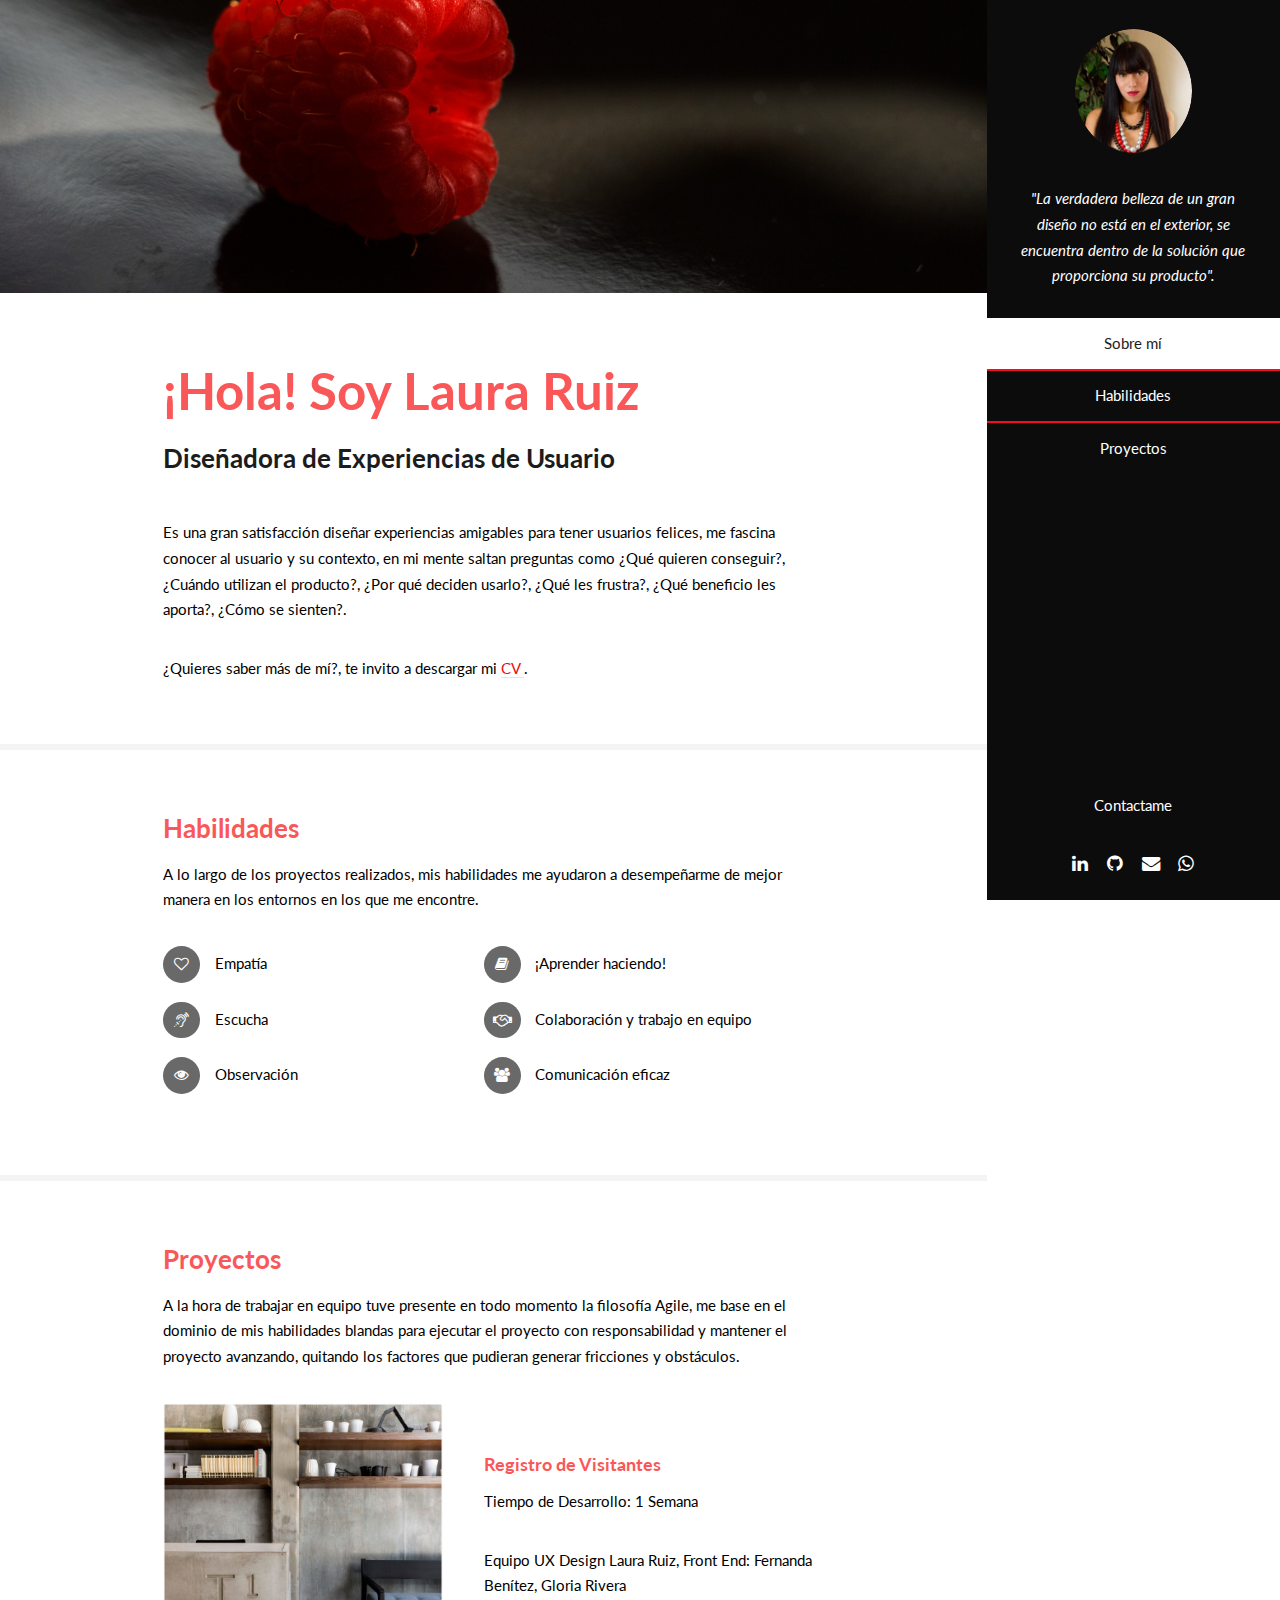
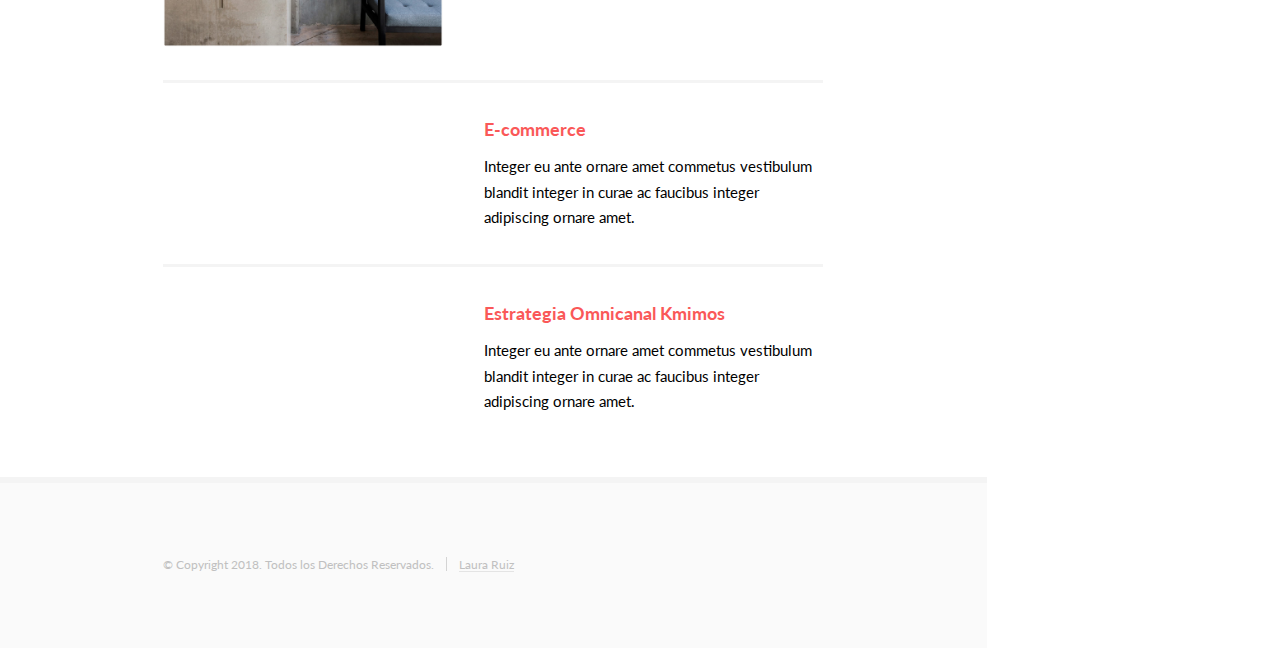
==== Portafolio/index.html @ aa290bb2 "Agregando whatsapp, color de subtitulos" ====
<!DOCTYPE HTML>
<html>
	<head>
		<title>Portafolio</title>
		<meta charset="utf-8" />
		<meta name="viewport" content="width=device-width, initial-scale=1, user-scalable=no" />
		<link rel="stylesheet" href="assets/css/main.css" />
	</head>
	<body class="is-preload">

		<!-- Header -->
			<section id="header">
				<header>
					<span class="image avatar"><img src="images/foto.jpg" alt="" /></span>
					<h1 id="logo"><a href="#"> </a></h1>
					<p>"La verdadera belleza de un gran diseño no está en el exterior, se encuentra dentro de la solución que proporciona su producto".<br />
					</p>
				</header>
				<nav id="nav">
					<ul>
						<li><a href="#one" class="active">Sobre mí</a></li>
						<li><a href="#two">Habilidades</a></li>
						<li><a href="#three">Proyectos</a></li>
					<!--	<li><a href="#four">Contactame</a></li> -->
					</ul>
				</nav>
				<footer>
				<p><font color="white">Contactame</font></p>
					<ul class="icons">
						<li><a href="https://www.linkedin.com/in/laura-ruiz20/" class="icon fa-linkedin"><span class="label">Linkedin</span></a></li>
						<li><a href="https://github.com/ReikaMoss" class="icon fa-github"><span class="label">Github</span></a></li>
						<li><a href="mailto: laura.ruiz.moss@gmail.com " class="icon fa-envelope"><span class="label">Email</span></a></li>
						<li><a href="https://api.whatsapp.com/send?phone=525585650392&" class="icon fab fa-whatsapp"><span class="label">Whatsapp</span></a></li>
					</ul>
				</footer>
			</section>

		<!-- Wrapper -->
			<div id="wrapper">

				<!-- Main -->
					<div id="main">

						<!-- One -->
							<section id="one">
								<div class="image main" data-position="center">
									<img src="images/frambuesa.jpg" alt="" />
								</div>
								<div class="container">
									<header class="major">
										<h2>¡Hola! Soy Laura Ruiz</h2>
										<p>Diseñadora de Experiencias de Usuario<br />

									</header>
									<p> Es una gran satisfacción  diseñar experiencias amigables  para tener usuarios felices, me fascina conocer al usuario y su contexto, en mi mente saltan preguntas como ¿Qué quieren conseguir?, ¿Cuándo utilizan el producto?, ¿Por qué deciden usarlo?, ¿Qué les frustra?, ¿Qué beneficio les aporta?, ¿Cómo se sienten?.</p>
									<p> ¿Quieres saber más de mí?, te invito a descargar mi <a href="https://medium.com/@laura.unam.ents"> CV </a>.</p>
								</div>
							</section>

						<!-- Two -->
							<section id="two">
								<div class="container">
									<h3>Habilidades</h3>
									<p>A lo largo de los proyectos realizados, mis habilidades me ayudaron a desempeñarme de mejor manera en los entornos en los que me encontre. </p>
									<ul class="feature-icons">
										<li class="fa-heart-o">Empatía</li>
										<li class="fa-book">¡Aprender haciendo!</li>
										<li class="fa-assistive-listening-systems">Escucha</li>
										<li class="fa-handshake-o">Colaboración y trabajo en equipo</li>
										<li class="fa-eye">Observación</li>
										<li class="fa-users">Comunicación eficaz</li>
									</ul>
								</div>
							</section>

						<!-- Three -->
							<section id="three">
								<div class="container">
									<h3>Proyectos</h3>
									<p> A la hora de trabajar en equipo tuve presente en todo momento la filosofía  Agile, me base en el dominio de mis habilidades blandas para ejecutar el  proyecto con responsabilidad y mantener el proyecto avanzando, quitando los factores que pudieran generar fricciones y obstáculos. </p>
									<div class="features">
										<article>
											<a href="#" class="image"><img src="images/terminal.jpg" alt="" /></a>
											<div class="inner">
												<h4>Registro de Visitantes</h4>
												<p>Tiempo de Desarrollo: 1 Semana</p>
												<p>Equipo UX Design Laura Ruiz, Front End: Fernanda Benítez, Gloria Rivera</p
											</div>
										</article>
										<article>
											<a href="#" class="image"><img src="images/pic02.jpg" alt="" /></a>
											<div class="inner">
												<h4>E-commerce</h4>
												<p>Integer eu ante ornare amet commetus vestibulum blandit integer in curae ac faucibus integer adipiscing ornare amet.</p>
											</div>
										</article>
										<article>
											<a href="#" class="image"><img src="images/pic03.jpg" alt="" /></a>
											<div class="inner">
												<h4>Estrategia Omnicanal Kmimos</h4>
												<p>Integer eu ante ornare amet commetus vestibulum blandit integer in curae ac faucibus integer adipiscing ornare amet.</p>
											</div>
										</article>
									</div>
								</div>
							</section>

						<!-- Four -->
						<!--	<section id="four">
								<div class="container">
									<h3>Contactame</h3>
									<p>Me encantaría saber de ti pronto, ¡Buen día!</p>
									<form method="post" action="#">
										<div class="row gtr-uniform">
											<div class="col-6 col-12-xsmall"><input type="text" name="name" id="name" placeholder="Nombre" /></div>
											<div class="col-6 col-12-xsmall"><input type="email" name="email" id="email" placeholder="Correo" /></div>
											<div class="col-12"><input type="text" name="subject" id="subject" placeholder="Asunto" /></div>
											<div class="col-12"><textarea name="message" id="message" placeholder="Mensaje" rows="6"></textarea></div>
											<div class="col-12">
												<ul class="actions">
													<li><input type="submit" class="primary" value="Enviar" /></li>
													<li><input type="reset" value="Borrar Mensaje" /></li>
												</ul>
											</div>
										</div>
									</form>
								</div>
							</section>
-->

				<!-- Footer -->
					<section id="footer">
						<div class="container">
							<ul class="copyright">
								<li>&copy; Copyright 2018. Todos los Derechos Reservados.</li><li> <a href="https://github.com/ReikaMoss">Laura Ruiz</a></li>
							</ul>
						</div>
					</section>

			</div>

		<!-- Scripts -->
			<script src="assets/js/jquery.min.js"></script>
			<script src="assets/js/jquery.scrollex.min.js"></script>
			<script src="assets/js/jquery.scrolly.min.js"></script>
			<script src="assets/js/browser.min.js"></script>
			<script src="assets/js/breakpoints.min.js"></script>
			<script src="assets/js/util.js"></script>
			<script src="assets/js/main.js"></script>

	</body>
</html>
---- Portafolio/assets/css/main.css ----
@import url("font-awesome.min.css");
@import url("https://fonts.googleapis.com/css?family=Lato:400,400italic,700,700italic|Source+Code+Pro:400");



html, body, div, span, applet, object,
iframe, h1, h2, h3, h4, h5, h6, p, blockquote,
pre, a, abbr, acronym, address, big, cite,
code, del, dfn, em, img, ins, kbd, q, s, samp,
small, strike, strong, sub, sup, tt, var, b,
u, i, center, dl, dt, dd, ol, ul, li, fieldset,
form, label, legend, table, caption, tbody,
tfoot, thead, tr, th, td, article, aside,
canvas, details, embed, figure, figcaption,
footer, header, hgroup, menu, nav, output, ruby,
section, summary, time, mark, audio, video {
	margin: 0;
	padding: 0;
	border: 0;
	font-size: 100%;
	font: inherit;
	vertical-align: baseline;}

article, aside, details, figcaption, figure,
footer, header, hgroup, menu, nav, section {
	display: block;}

body {
	line-height: 1;
}

ol, ul {
	list-style: none;
}

blockquote, q {
	quotes: none;
}

	blockquote:before, blockquote:after, q:before, q:after {
		content: '';
		content: none;
	}

table {
	border-collapse: collapse;
	border-spacing: 0;
}

body {
	-webkit-text-size-adjust: none;
}

mark {
	background-color: transparent;
	color: inherit;
}

input::-moz-focus-inner {
	border: 0;
	padding: 0;
}

input, select, textarea {
	-moz-appearance: none;
	-webkit-appearance: none;
	-ms-appearance: none;
	appearance: none;
}

/* Basic */

	html {
		box-sizing: border-box;
	}

	*, *:before, *:after {
		box-sizing: inherit;
	}

	body {
		background: #fff;
	}

		body.is-preload *, body.is-preload *:before, body.is-preload *:after {
			-moz-animation: none !important;
			-webkit-animation: none !important;
			-ms-animation: none !important;
			animation: none !important;
			-moz-transition: none !important;
			-webkit-transition: none !important;
			-ms-transition: none !important;
			transition: none !important;
		}

	body, input, select, textarea {
		color: black;
		font-family: "Lato", sans-serif;
		font-size: 16pt;
		font-weight: 400;
		line-height: 1.75em;
	}

	a {
		-moz-transition: color 0.2s ease-in-out, border-color 0.2s ease-in-out;
		-webkit-transition: color 0.2s ease-in-out, border-color 0.2s ease-in-out;
		-ms-transition: color 0.2s ease-in-out, border-color 0.2s ease-in-out;
		transition: color 0.2s ease-in-out, border-color 0.2s ease-in-out;
		border-bottom: solid 1px #e4e4e4;
		color: #EE0B0B;
		text-decoration: none;
	}

		a:hover {
			border-bottom-color: transparent;
			color: #4acaa8 !important;
		}

	strong, b {
		color: #777;
		font-weight: 700;
	}

	em, i {
		font-style: italic;
	}

	p {
		margin: 0 0 2.25em 0;
	}

	h1, h2, h3, h4, h5, h6 {
		color: #FA5858;
		font-weight: 700;
		line-height: 1em;
		margin: 0 0 0.5625em 0;
	}

		h1 a, h2 a, h3 a, h4 a, h5 a, h6 a {
			border: 0;
			color: inherit;
			text-decoration: none;
		}

	h2 {
		font-size: 2em;
		line-height: 1.5em;
	}

	h3 {
		font-size: 1.75em;
		line-height: 1.5em;
	}

	h4 {
		font-size: 1.25em;
		line-height: 1.5em;
	}

	h5 {
		font-size: 0.9em;
		line-height: 1.5em;
	}

	h6 {
		font-size: 0.7em;
		line-height: 1.5em;
	}

	sub {
		font-size: 0.8em;
		position: relative;
		top: 0.5em;
	}

	sup {
		font-size: 0.8em;
		position: relative;
		top: -0.5em;
	}

	hr {
		border: 0;
		border-bottom: solid 2px #f4f4f4;
		margin: 2.25em 0;
	}

		hr.major {
			margin: 3.375em 0;
		}

	blockquote {
		border-left: solid 8px #e4e4e4;
		font-style: italic;
		margin: 0 0 2.25em 0;
		padding: 0.5em 0 0.5em 2em;
	}

	code {
		background: #555;
		border-radius: 5px;
		color: #fff;
		font-family: "Source Code Pro", monospace;
		font-size: 0.9em;
		margin: 0 0.25em;
		padding: 0.25em 0.65em;
	}

	pre {
		font-family: "Source Code Pro", monospace;
		font-size: 0.9em;
		margin: 0 0 2.25em 0;
	}

		pre code {
			-webkit-overflow-scrolling: touch;
			display: block;
			line-height: 1.5em;
			overflow-x: auto;
			padding: 1em 1.5em;
		}

	.align-left {
		text-align: left;
	}

	.align-center {
		text-align: center;
	}

	.align-right {
		text-align: right;
	}

/* Row */

	.row {
		display: flex;
		flex-wrap: wrap;
		box-sizing: border-box;
		align-items: stretch;
	}

		.row > * {
			box-sizing: border-box;
		}

		.row.gtr-uniform > * > :last-child {
			margin-bottom: 0;
		}

		.row.aln-left {
			justify-content: flex-start;
		}

		.row.aln-center {
			justify-content: center;
		}

		.row.aln-right {
			justify-content: flex-end;
		}

		.row.aln-top {
			align-items: flex-start;
		}

		.row.aln-middle {
			align-items: center;
		}

		.row.aln-bottom {
			align-items: flex-end;
		}

		.row > .imp {
			order: -1;
		}

		.row > .col-1 {
			width: 8.3333333333%;
		}

		.row > .off-1 {
			margin-left: 8.3333333333%;
		}

		.row > .col-2 {
			width: 16.6666666667%;
		}

		.row > .off-2 {
			margin-left: 16.6666666667%;
		}

		.row > .col-3 {
			width: 25%;
		}

		.row > .off-3 {
			margin-left: 25%;
		}

		.row > .col-4 {
			width: 33.3333333333%;
		}

		.row > .off-4 {
			margin-left: 33.3333333333%;
		}

		.row > .col-5 {
			width: 41.6666666667%;
		}

		.row > .off-5 {
			margin-left: 41.6666666667%;
		}

		.row > .col-6 {
			width: 50%;
		}

		.row > .off-6 {
			margin-left: 50%;
		}

		.row > .col-7 {
			width: 58.3333333333%;
		}

		.row > .off-7 {
			margin-left: 58.3333333333%;
		}

		.row > .col-8 {
			width: 66.6666666667%;
		}

		.row > .off-8 {
			margin-left: 66.6666666667%;
		}

		.row > .col-9 {
			width: 75%;
		}

		.row > .off-9 {
			margin-left: 75%;
		}

		.row > .col-10 {
			width: 83.3333333333%;
		}

		.row > .off-10 {
			margin-left: 83.3333333333%;
		}

		.row > .col-11 {
			width: 91.6666666667%;
		}

		.row > .off-11 {
			margin-left: 91.6666666667%;
		}

		.row > .col-12 {
			width: 100%;
		}

		.row > .off-12 {
			margin-left: 100%;
		}

		.row.gtr-0 {
			margin-top: 0;
			margin-left: 0em;
		}

			.row.gtr-0 > * {
				padding: 0 0 0 0em;
			}

			.row.gtr-0.gtr-uniform {
				margin-top: 0em;
			}

				.row.gtr-0.gtr-uniform > * {
					padding-top: 0em;
				}

		.row.gtr-25 {
			margin-top: 0;
			margin-left: -0.5em;
		}

			.row.gtr-25 > * {
				padding: 0 0 0 0.5em;
			}

			.row.gtr-25.gtr-uniform {
				margin-top: -0.5em;
			}

				.row.gtr-25.gtr-uniform > * {
					padding-top: 0.5em;
				}

		.row.gtr-50 {
			margin-top: 0;
			margin-left: -1em;
		}

			.row.gtr-50 > * {
				padding: 0 0 0 1em;
			}

			.row.gtr-50.gtr-uniform {
				margin-top: -1em;
			}

				.row.gtr-50.gtr-uniform > * {
					padding-top: 1em;
				}

		.row {
			margin-top: 0;
			margin-left: -2em;
		}

			.row > * {
				padding: 0 0 0 2em;
			}

			.row.gtr-uniform {
				margin-top: -2em;
			}

				.row.gtr-uniform > * {
					padding-top: 2em;
				}

		.row.gtr-150 {
			margin-top: 0;
			margin-left: -3em;
		}

			.row.gtr-150 > * {
				padding: 0 0 0 3em;
			}

			.row.gtr-150.gtr-uniform {
				margin-top: -3em;
			}

				.row.gtr-150.gtr-uniform > * {
					padding-top: 3em;
				}

		.row.gtr-200 {
			margin-top: 0;
			margin-left: -4em;
		}

			.row.gtr-200 > * {
				padding: 0 0 0 4em;
			}

			.row.gtr-200.gtr-uniform {
				margin-top: -4em;
			}

				.row.gtr-200.gtr-uniform > * {
					padding-top: 4em;
				}

		@media screen and (max-width: 1680px) {

			.row {
				display: flex;
				flex-wrap: wrap;
				box-sizing: border-box;
				align-items: stretch;
			}

				.row > * {
					box-sizing: border-box;
				}

				.row.gtr-uniform > * > :last-child {
					margin-bottom: 0;
				}

				.row.aln-left {
					justify-content: flex-start;
				}

				.row.aln-center {
					justify-content: center;
				}

				.row.aln-right {
					justify-content: flex-end;
				}

				.row.aln-top {
					align-items: flex-start;
				}

				.row.aln-middle {
					align-items: center;
				}

				.row.aln-bottom {
					align-items: flex-end;
				}

				.row > .imp-xlarge {
					order: -1;
				}

				.row > .col-1-xlarge {
					width: 8.3333333333%;
				}

				.row > .off-1-xlarge {
					margin-left: 8.3333333333%;
				}

				.row > .col-2-xlarge {
					width: 16.6666666667%;
				}

				.row > .off-2-xlarge {
					margin-left: 16.6666666667%;
				}

				.row > .col-3-xlarge {
					width: 25%;
				}

				.row > .off-3-xlarge {
					margin-left: 25%;
				}

				.row > .col-4-xlarge {
					width: 33.3333333333%;
				}

				.row > .off-4-xlarge {
					margin-left: 33.3333333333%;
				}

				.row > .col-5-xlarge {
					width: 41.6666666667%;
				}

				.row > .off-5-xlarge {
					margin-left: 41.6666666667%;
				}

				.row > .col-6-xlarge {
					width: 50%;
				}

				.row > .off-6-xlarge {
					margin-left: 50%;
				}

				.row > .col-7-xlarge {
					width: 58.3333333333%;
				}

				.row > .off-7-xlarge {
					margin-left: 58.3333333333%;
				}

				.row > .col-8-xlarge {
					width: 66.6666666667%;
				}

				.row > .off-8-xlarge {
					margin-left: 66.6666666667%;
				}

				.row > .col-9-xlarge {
					width: 75%;
				}

				.row > .off-9-xlarge {
					margin-left: 75%;
				}

				.row > .col-10-xlarge {
					width: 83.3333333333%;
				}

				.row > .off-10-xlarge {
					margin-left: 83.3333333333%;
				}

				.row > .col-11-xlarge {
					width: 91.6666666667%;
				}

				.row > .off-11-xlarge {
					margin-left: 91.6666666667%;
				}

				.row > .col-12-xlarge {
					width: 100%;
				}

				.row > .off-12-xlarge {
					margin-left: 100%;
				}

				.row.gtr-0 {
					margin-top: 0;
					margin-left: 0em;
				}

					.row.gtr-0 > * {
						padding: 0 0 0 0em;
					}

					.row.gtr-0.gtr-uniform {
						margin-top: 0em;
					}

						.row.gtr-0.gtr-uniform > * {
							padding-top: 0em;
						}

				.row.gtr-25 {
					margin-top: 0;
					margin-left: -0.5em;
				}

					.row.gtr-25 > * {
						padding: 0 0 0 0.5em;
					}

					.row.gtr-25.gtr-uniform {
						margin-top: -0.5em;
					}

						.row.gtr-25.gtr-uniform > * {
							padding-top: 0.5em;
						}

				.row.gtr-50 {
					margin-top: 0;
					margin-left: -1em;
				}

					.row.gtr-50 > * {
						padding: 0 0 0 1em;
					}

					.row.gtr-50.gtr-uniform {
						margin-top: -1em;
					}

						.row.gtr-50.gtr-uniform > * {
							padding-top: 1em;
						}

				.row {
					margin-top: 0;
					margin-left: -2em;
				}

					.row > * {
						padding: 0 0 0 2em;
					}

					.row.gtr-uniform {
						margin-top: -2em;
					}

						.row.gtr-uniform > * {
							padding-top: 2em;
						}

				.row.gtr-150 {
					margin-top: 0;
					margin-left: -3em;
				}

					.row.gtr-150 > * {
						padding: 0 0 0 3em;
					}

					.row.gtr-150.gtr-uniform {
						margin-top: -3em;
					}

						.row.gtr-150.gtr-uniform > * {
							padding-top: 3em;
						}

				.row.gtr-200 {
					margin-top: 0;
					margin-left: -4em;
				}

					.row.gtr-200 > * {
						padding: 0 0 0 4em;
					}

					.row.gtr-200.gtr-uniform {
						margin-top: -4em;
					}

						.row.gtr-200.gtr-uniform > * {
							padding-top: 4em;
						}

		}

		@media screen and (max-width: 1280px) {

			.row {
				display: flex;
				flex-wrap: wrap;
				box-sizing: border-box;
				align-items: stretch;
			}

				.row > * {
					box-sizing: border-box;
				}

				.row.gtr-uniform > * > :last-child {
					margin-bottom: 0;
				}

				.row.aln-left {
					justify-content: flex-start;
				}

				.row.aln-center {
					justify-content: center;
				}

				.row.aln-right {
					justify-content: flex-end;
				}

				.row.aln-top {
					align-items: flex-start;
				}

				.row.aln-middle {
					align-items: center;
				}

				.row.aln-bottom {
					align-items: flex-end;
				}

				.row > .imp-large {
					order: -1;
				}

				.row > .col-1-large {
					width: 8.3333333333%;
				}

				.row > .off-1-large {
					margin-left: 8.3333333333%;
				}

				.row > .col-2-large {
					width: 16.6666666667%;
				}

				.row > .off-2-large {
					margin-left: 16.6666666667%;
				}

				.row > .col-3-large {
					width: 25%;
				}

				.row > .off-3-large {
					margin-left: 25%;
				}

				.row > .col-4-large {
					width: 33.3333333333%;
				}

				.row > .off-4-large {
					margin-left: 33.3333333333%;
				}

				.row > .col-5-large {
					width: 41.6666666667%;
				}

				.row > .off-5-large {
					margin-left: 41.6666666667%;
				}

				.row > .col-6-large {
					width: 50%;
				}

				.row > .off-6-large {
					margin-left: 50%;
				}

				.row > .col-7-large {
					width: 58.3333333333%;
				}

				.row > .off-7-large {
					margin-left: 58.3333333333%;
				}

				.row > .col-8-large {
					width: 66.6666666667%;
				}

				.row > .off-8-large {
					margin-left: 66.6666666667%;
				}

				.row > .col-9-large {
					width: 75%;
				}

				.row > .off-9-large {
					margin-left: 75%;
				}

				.row > .col-10-large {
					width: 83.3333333333%;
				}

				.row > .off-10-large {
					margin-left: 83.3333333333%;
				}

				.row > .col-11-large {
					width: 91.6666666667%;
				}

				.row > .off-11-large {
					margin-left: 91.6666666667%;
				}

				.row > .col-12-large {
					width: 100%;
				}

				.row > .off-12-large {
					margin-left: 100%;
				}

				.row.gtr-0 {
					margin-top: 0;
					margin-left: 0em;
				}

					.row.gtr-0 > * {
						padding: 0 0 0 0em;
					}

					.row.gtr-0.gtr-uniform {
						margin-top: 0em;
					}

						.row.gtr-0.gtr-uniform > * {
							padding-top: 0em;
						}

				.row.gtr-25 {
					margin-top: 0;
					margin-left: -0.375em;
				}

					.row.gtr-25 > * {
						padding: 0 0 0 0.375em;
					}

					.row.gtr-25.gtr-uniform {
						margin-top: -0.375em;
					}

						.row.gtr-25.gtr-uniform > * {
							padding-top: 0.375em;
						}

				.row.gtr-50 {
					margin-top: 0;
					margin-left: -0.75em;
				}

					.row.gtr-50 > * {
						padding: 0 0 0 0.75em;
					}

					.row.gtr-50.gtr-uniform {
						margin-top: -0.75em;
					}

						.row.gtr-50.gtr-uniform > * {
							padding-top: 0.75em;
						}

				.row {
					margin-top: 0;
					margin-left: -1.5em;
				}

					.row > * {
						padding: 0 0 0 1.5em;
					}

					.row.gtr-uniform {
						margin-top: -1.5em;
					}

						.row.gtr-uniform > * {
							padding-top: 1.5em;
						}

				.row.gtr-150 {
					margin-top: 0;
					margin-left: -2.25em;
				}

					.row.gtr-150 > * {
						padding: 0 0 0 2.25em;
					}

					.row.gtr-150.gtr-uniform {
						margin-top: -2.25em;
					}

						.row.gtr-150.gtr-uniform > * {
							padding-top: 2.25em;
						}

				.row.gtr-200 {
					margin-top: 0;
					margin-left: -3em;
				}

					.row.gtr-200 > * {
						padding: 0 0 0 3em;
					}

					.row.gtr-200.gtr-uniform {
						margin-top: -3em;
					}

						.row.gtr-200.gtr-uniform > * {
							padding-top: 3em;
						}

		}

		@media screen and (max-width: 1024px) {

			.row {
				display: flex;
				flex-wrap: wrap;
				box-sizing: border-box;
				align-items: stretch;
			}

				.row > * {
					box-sizing: border-box;
				}

				.row.gtr-uniform > * > :last-child {
					margin-bottom: 0;
				}

				.row.aln-left {
					justify-content: flex-start;
				}

				.row.aln-center {
					justify-content: center;
				}

				.row.aln-right {
					justify-content: flex-end;
				}

				.row.aln-top {
					align-items: flex-start;
				}

				.row.aln-middle {
					align-items: center;
				}

				.row.aln-bottom {
					align-items: flex-end;
				}

				.row > .imp-medium {
					order: -1;
				}

				.row > .col-1-medium {
					width: 8.3333333333%;
				}

				.row > .off-1-medium {
					margin-left: 8.3333333333%;
				}

				.row > .col-2-medium {
					width: 16.6666666667%;
				}

				.row > .off-2-medium {
					margin-left: 16.6666666667%;
				}

				.row > .col-3-medium {
					width: 25%;
				}

				.row > .off-3-medium {
					margin-left: 25%;
				}

				.row > .col-4-medium {
					width: 33.3333333333%;
				}

				.row > .off-4-medium {
					margin-left: 33.3333333333%;
				}

				.row > .col-5-medium {
					width: 41.6666666667%;
				}

				.row > .off-5-medium {
					margin-left: 41.6666666667%;
				}

				.row > .col-6-medium {
					width: 50%;
				}

				.row > .off-6-medium {
					margin-left: 50%;
				}

				.row > .col-7-medium {
					width: 58.3333333333%;
				}

				.row > .off-7-medium {
					margin-left: 58.3333333333%;
				}

				.row > .col-8-medium {
					width: 66.6666666667%;
				}

				.row > .off-8-medium {
					margin-left: 66.6666666667%;
				}

				.row > .col-9-medium {
					width: 75%;
				}

				.row > .off-9-medium {
					margin-left: 75%;
				}

				.row > .col-10-medium {
					width: 83.3333333333%;
				}

				.row > .off-10-medium {
					margin-left: 83.3333333333%;
				}

				.row > .col-11-medium {
					width: 91.6666666667%;
				}

				.row > .off-11-medium {
					margin-left: 91.6666666667%;
				}

				.row > .col-12-medium {
					width: 100%;
				}

				.row > .off-12-medium {
					margin-left: 100%;
				}

				.row.gtr-0 {
					margin-top: 0;
					margin-left: 0em;
				}

					.row.gtr-0 > * {
						padding: 0 0 0 0em;
					}

					.row.gtr-0.gtr-uniform {
						margin-top: 0em;
					}

						.row.gtr-0.gtr-uniform > * {
							padding-top: 0em;
						}

				.row.gtr-25 {
					margin-top: 0;
					margin-left: -0.375em;
				}

					.row.gtr-25 > * {
						padding: 0 0 0 0.375em;
					}

					.row.gtr-25.gtr-uniform {
						margin-top: -0.375em;
					}

						.row.gtr-25.gtr-uniform > * {
							padding-top: 0.375em;
						}

				.row.gtr-50 {
					margin-top: 0;
					margin-left: -0.75em;
				}

					.row.gtr-50 > * {
						padding: 0 0 0 0.75em;
					}

					.row.gtr-50.gtr-uniform {
						margin-top: -0.75em;
					}

						.row.gtr-50.gtr-uniform > * {
							padding-top: 0.75em;
						}

				.row {
					margin-top: 0;
					margin-left: -1.5em;
				}

					.row > * {
						padding: 0 0 0 1.5em;
					}

					.row.gtr-uniform {
						margin-top: -1.5em;
					}

						.row.gtr-uniform > * {
							padding-top: 1.5em;
						}

				.row.gtr-150 {
					margin-top: 0;
					margin-left: -2.25em;
				}

					.row.gtr-150 > * {
						padding: 0 0 0 2.25em;
					}

					.row.gtr-150.gtr-uniform {
						margin-top: -2.25em;
					}

						.row.gtr-150.gtr-uniform > * {
							padding-top: 2.25em;
						}

				.row.gtr-200 {
					margin-top: 0;
					margin-left: -3em;
				}

					.row.gtr-200 > * {
						padding: 0 0 0 3em;
					}

					.row.gtr-200.gtr-uniform {
						margin-top: -3em;
					}

						.row.gtr-200.gtr-uniform > * {
							padding-top: 3em;
						}

		}

		@media screen and (max-width: 736px) {

			.row {
				display: flex;
				flex-wrap: wrap;
				box-sizing: border-box;
				align-items: stretch;
			}

				.row > * {
					box-sizing: border-box;
				}

				.row.gtr-uniform > * > :last-child {
					margin-bottom: 0;
				}

				.row.aln-left {
					justify-content: flex-start;
				}

				.row.aln-center {
					justify-content: center;
				}

				.row.aln-right {
					justify-content: flex-end;
				}

				.row.aln-top {
					align-items: flex-start;
				}

				.row.aln-middle {
					align-items: center;
				}

				.row.aln-bottom {
					align-items: flex-end;
				}

				.row > .imp-small {
					order: -1;
				}

				.row > .col-1-small {
					width: 8.3333333333%;
				}

				.row > .off-1-small {
					margin-left: 8.3333333333%;
				}

				.row > .col-2-small {
					width: 16.6666666667%;
				}

				.row > .off-2-small {
					margin-left: 16.6666666667%;
				}

				.row > .col-3-small {
					width: 25%;
				}

				.row > .off-3-small {
					margin-left: 25%;
				}

				.row > .col-4-small {
					width: 33.3333333333%;
				}

				.row > .off-4-small {
					margin-left: 33.3333333333%;
				}

				.row > .col-5-small {
					width: 41.6666666667%;
				}

				.row > .off-5-small {
					margin-left: 41.6666666667%;
				}

				.row > .col-6-small {
					width: 50%;
				}

				.row > .off-6-small {
					margin-left: 50%;
				}

				.row > .col-7-small {
					width: 58.3333333333%;
				}

				.row > .off-7-small {
					margin-left: 58.3333333333%;
				}

				.row > .col-8-small {
					width: 66.6666666667%;
				}

				.row > .off-8-small {
					margin-left: 66.6666666667%;
				}

				.row > .col-9-small {
					width: 75%;
				}

				.row > .off-9-small {
					margin-left: 75%;
				}

				.row > .col-10-small {
					width: 83.3333333333%;
				}

				.row > .off-10-small {
					margin-left: 83.3333333333%;
				}

				.row > .col-11-small {
					width: 91.6666666667%;
				}

				.row > .off-11-small {
					margin-left: 91.6666666667%;
				}

				.row > .col-12-small {
					width: 100%;
				}

				.row > .off-12-small {
					margin-left: 100%;
				}

				.row.gtr-0 {
					margin-top: 0;
					margin-left: 0em;
				}

					.row.gtr-0 > * {
						padding: 0 0 0 0em;
					}

					.row.gtr-0.gtr-uniform {
						margin-top: 0em;
					}

						.row.gtr-0.gtr-uniform > * {
							padding-top: 0em;
						}

				.row.gtr-25 {
					margin-top: 0;
					margin-left: -0.3125em;
				}

					.row.gtr-25 > * {
						padding: 0 0 0 0.3125em;
					}

					.row.gtr-25.gtr-uniform {
						margin-top: -0.3125em;
					}

						.row.gtr-25.gtr-uniform > * {
							padding-top: 0.3125em;
						}

				.row.gtr-50 {
					margin-top: 0;
					margin-left: -0.625em;
				}

					.row.gtr-50 > * {
						padding: 0 0 0 0.625em;
					}

					.row.gtr-50.gtr-uniform {
						margin-top: -0.625em;
					}

						.row.gtr-50.gtr-uniform > * {
							padding-top: 0.625em;
						}

				.row {
					margin-top: 0;
					margin-left: -1.25em;
				}

					.row > * {
						padding: 0 0 0 1.25em;
					}

					.row.gtr-uniform {
						margin-top: -1.25em;
					}

						.row.gtr-uniform > * {
							padding-top: 1.25em;
						}

				.row.gtr-150 {
					margin-top: 0;
					margin-left: -1.875em;
				}

					.row.gtr-150 > * {
						padding: 0 0 0 1.875em;
					}

					.row.gtr-150.gtr-uniform {
						margin-top: -1.875em;
					}

						.row.gtr-150.gtr-uniform > * {
							padding-top: 1.875em;
						}

				.row.gtr-200 {
					margin-top: 0;
					margin-left: -2.5em;
				}

					.row.gtr-200 > * {
						padding: 0 0 0 2.5em;
					}

					.row.gtr-200.gtr-uniform {
						margin-top: -2.5em;
					}

						.row.gtr-200.gtr-uniform > * {
							padding-top: 2.5em;
						}

		}

		@media screen and (max-width: 480px) {

			.row {
				display: flex;
				flex-wrap: wrap;
				box-sizing: border-box;
				align-items: stretch;
			}

				.row > * {
					box-sizing: border-box;
				}

				.row.gtr-uniform > * > :last-child {
					margin-bottom: 0;
				}

				.row.aln-left {
					justify-content: flex-start;
				}

				.row.aln-center {
					justify-content: center;
				}

				.row.aln-right {
					justify-content: flex-end;
				}

				.row.aln-top {
					align-items: flex-start;
				}

				.row.aln-middle {
					align-items: center;
				}

				.row.aln-bottom {
					align-items: flex-end;
				}

				.row > .imp-xsmall {
					order: -1;
				}

				.row > .col-1-xsmall {
					width: 8.3333333333%;
				}

				.row > .off-1-xsmall {
					margin-left: 8.3333333333%;
				}

				.row > .col-2-xsmall {
					width: 16.6666666667%;
				}

				.row > .off-2-xsmall {
					margin-left: 16.6666666667%;
				}

				.row > .col-3-xsmall {
					width: 25%;
				}

				.row > .off-3-xsmall {
					margin-left: 25%;
				}

				.row > .col-4-xsmall {
					width: 33.3333333333%;
				}

				.row > .off-4-xsmall {
					margin-left: 33.3333333333%;
				}

				.row > .col-5-xsmall {
					width: 41.6666666667%;
				}

				.row > .off-5-xsmall {
					margin-left: 41.6666666667%;
				}

				.row > .col-6-xsmall {
					width: 50%;
				}

				.row > .off-6-xsmall {
					margin-left: 50%;
				}

				.row > .col-7-xsmall {
					width: 58.3333333333%;
				}

				.row > .off-7-xsmall {
					margin-left: 58.3333333333%;
				}

				.row > .col-8-xsmall {
					width: 66.6666666667%;
				}

				.row > .off-8-xsmall {
					margin-left: 66.6666666667%;
				}

				.row > .col-9-xsmall {
					width: 75%;
				}

				.row > .off-9-xsmall {
					margin-left: 75%;
				}

				.row > .col-10-xsmall {
					width: 83.3333333333%;
				}

				.row > .off-10-xsmall {
					margin-left: 83.3333333333%;
				}

				.row > .col-11-xsmall {
					width: 91.6666666667%;
				}

				.row > .off-11-xsmall {
					margin-left: 91.6666666667%;
				}

				.row > .col-12-xsmall {
					width: 100%;
				}

				.row > .off-12-xsmall {
					margin-left: 100%;
				}

				.row.gtr-0 {
					margin-top: 0;
					margin-left: 0em;
				}

					.row.gtr-0 > * {
						padding: 0 0 0 0em;
					}

					.row.gtr-0.gtr-uniform {
						margin-top: 0em;
					}

						.row.gtr-0.gtr-uniform > * {
							padding-top: 0em;
						}

				.row.gtr-25 {
					margin-top: 0;
					margin-left: -0.3125em;
				}

					.row.gtr-25 > * {
						padding: 0 0 0 0.3125em;
					}

					.row.gtr-25.gtr-uniform {
						margin-top: -0.3125em;
					}

						.row.gtr-25.gtr-uniform > * {
							padding-top: 0.3125em;
						}

				.row.gtr-50 {
					margin-top: 0;
					margin-left: -0.625em;
				}

					.row.gtr-50 > * {
						padding: 0 0 0 0.625em;
					}

					.row.gtr-50.gtr-uniform {
						margin-top: -0.625em;
					}

						.row.gtr-50.gtr-uniform > * {
							padding-top: 0.625em;
						}

				.row {
					margin-top: 0;
					margin-left: -1.25em;
				}

					.row > * {
						padding: 0 0 0 1.25em;
					}

					.row.gtr-uniform {
						margin-top: -1.25em;
					}

						.row.gtr-uniform > * {
							padding-top: 1.25em;
						}

				.row.gtr-150 {
					margin-top: 0;
					margin-left: -1.875em;
				}

					.row.gtr-150 > * {
						padding: 0 0 0 1.875em;
					}

					.row.gtr-150.gtr-uniform {
						margin-top: -1.875em;
					}

						.row.gtr-150.gtr-uniform > * {
							padding-top: 1.875em;
						}

				.row.gtr-200 {
					margin-top: 0;
					margin-left: -2.5em;
				}

					.row.gtr-200 > * {
						padding: 0 0 0 2.5em;
					}

					.row.gtr-200.gtr-uniform {
						margin-top: -2.5em;
					}

						.row.gtr-200.gtr-uniform > * {
							padding-top: 2.5em;
						}

		}

/* Container */

	.container {
		margin: 0 auto;
		max-width: calc(100% - 4.5em);
		width: 45em;
	}

		.container.xsmall {
			width: 11.25em;
		}

		.container.small {
			width: 22.5em;
		}

		.container.medium {
			width: 33.75em;
		}

		.container.large {
			width: 56.25em;
		}

		.container.xlarge {
			width: 67.5em;
		}

		.container.max {
			width: 100%;
		}

		@media screen and (max-width: 1024px) {

			.container {
				width: 100% !important;
			}

		}

		@media screen and (max-width: 480px) {

			.container {
				max-width: calc(100% - 3.375em);
			}

		}

/* Section/Article */

	section.special, article.special {
		text-align: center;
	}

	header p {
		color: #aaa;
		position: relative;
		margin: 0 0 1.6875em 0;
	}

	header h2 + p {
		font-size: 1.25em;
		margin-top: -0.5em;
		line-height: 1.5em;
	}

	header h3 + p {
		font-size: 1.1em;
		margin-top: -0.35em;
		line-height: 1.5em;
	}

	header h4 + p,
	header h5 + p,
	header h6 + p {
		font-size: 0.9em;
		margin-top: -0.25em;
		line-height: 1.5em;
	}

	header.major h2 {
		color:#FA5858;
		font-size: 3.5em;
	}

		header.major h2 + p {
			color: #1C1C1C;
			font-size: 1.75em;
			font-weight: 700;
			margin-top: -0.75em;
		}

/* Form */

	form {
		margin: 0 0 2.25em 0;
	}

	label {
		color: #777;
		display: block;
		font-size: 0.9em;
		font-weight: 700;
		margin: 0 0 1.125em 0;
	}

	input::-moz-focus-inner {
		border: 0;
		padding: 0;
	}

	input[type="text"],
	input[type="password"],
	input[type="email"],
	select,
	textarea {
		-moz-appearance: none;
		-webkit-appearance: none;
		-ms-appearance: none;
		appearance: none;
		border-radius: 5px;
		border: none;
		border: solid 2px #e4e4e4;
		color: inherit;
		display: block;
		outline: 0;
		padding: 0 1em;
		text-decoration: none;
		width: 100%;
	}

		input[type="text"]:invalid,
		input[type="password"]:invalid,
		input[type="email"]:invalid,
		select:invalid,
		textarea:invalid {
			box-shadow: none;
		}

		input[type="text"]:focus,
		input[type="password"]:focus,
		input[type="email"]:focus,
		select:focus,
		textarea:focus {
			border-color: #4acaa8;
		}

	select {
		background-image: url("data:image/svg+xml;charset=utf8,%3Csvg xmlns='http://www.w3.org/2000/svg' width='40' height='40' preserveAspectRatio='none' viewBox='0 0 40 40'%3E%3Cpath d='M9.4,12.3l10.4,10.4l10.4-10.4c0.2-0.2,0.5-0.4,0.9-0.4c0.3,0,0.6,0.1,0.9,0.4l3.3,3.3c0.2,0.2,0.4,0.5,0.4,0.9 c0,0.4-0.1,0.6-0.4,0.9L20.7,31.9c-0.2,0.2-0.5,0.4-0.9,0.4c-0.3,0-0.6-0.1-0.9-0.4L4.3,17.3c-0.2-0.2-0.4-0.5-0.4-0.9 c0-0.4,0.1-0.6,0.4-0.9l3.3-3.3c0.2-0.2,0.5-0.4,0.9-0.4S9.1,12.1,9.4,12.3z' fill='%23e4e4e4' /%3E%3C/svg%3E");
		background-size: 1.25em;
		background-repeat: no-repeat;
		background-position: calc(100% - 1em) center;
		height: 2.75em;
		padding-right: 2.75em;
		text-overflow: ellipsis;
	}

		select option {
			color: #777;
			background: #fff;
		}

		select:focus::-ms-value {
			background-color: transparent;
		}

		select::-ms-expand {
			display: none;
		}

	input[type="text"],
	input[type="password"],
	input[type="email"],
	select {
		height: 2.75em;
	}

	textarea {
		padding: 0.75em 1em;
	}

	input[type="checkbox"],
	input[type="radio"] {
		-moz-appearance: none;
		-webkit-appearance: none;
		-ms-appearance: none;
		appearance: none;
		display: block;
		float: left;
		margin-right: -2em;
		opacity: 0;
		width: 1em;
		z-index: -1;
	}

		input[type="checkbox"] + label,
		input[type="radio"] + label {
			text-decoration: none;
			color: #888;
			cursor: pointer;
			display: inline-block;
			font-size: 1em;
			font-weight: 400;
			padding-left: 2.4em;
			padding-right: 0.75em;
			position: relative;
		}

			input[type="checkbox"] + label:before,
			input[type="radio"] + label:before {
				-moz-osx-font-smoothing: grayscale;
				-webkit-font-smoothing: antialiased;
				font-family: FontAwesome;
				font-style: normal;
				font-weight: normal;
				text-transform: none !important;
			}

			input[type="checkbox"] + label:before,
			input[type="radio"] + label:before {
				background: #fafafa;
				border-radius: 5px;
				border: solid 2px #e4e4e4;
				content: '';
				display: inline-block;
				height: 1.65em;
				left: 0;
				line-height: 1.58125em;
				position: absolute;
				text-align: center;
				top: 0;
				width: 1.65em;
			}

		input[type="checkbox"]:checked + label:before,
		input[type="radio"]:checked + label:before {
			background: #989898;
			border-color: #989898;
			color: #ffffff;
			content: '\f00c';
		}

		input[type="checkbox"]:focus + label:before,
		input[type="radio"]:focus + label:before {
			border-color: #4acaa8;
		}

	input[type="checkbox"] + label:before {
		border-radius: 5px;
	}

	input[type="radio"] + label:before {
		border-radius: 100%;
	}

	::-webkit-input-placeholder {
		color: #aaa !important;
		font-style: italic;
		opacity: 1.0;
	}

	:-moz-placeholder {
		color: #aaa !important;
		font-style: italic;
		opacity: 1.0;
	}

	::-moz-placeholder {
		color: #aaa !important;
		font-style: italic;
		opacity: 1.0;
	}

	:-ms-input-placeholder {
		color: #aaa !important;
		font-style: italic;
		opacity: 1.0;
	}

/* Box */

	.box {
		border-radius: 5px;
		border: solid 2px #e4e4e4;
		margin-bottom: 2.25em;
		padding: 1.5em;
	}

		.box > :last-child,
		.box > :last-child > :last-child,
		.box > :last-child > :last-child > :last-child {
			margin-bottom: 0;
		}

		.box.alt {
			border: 0;
			border-radius: 0;
			padding: 0;
		}

/* Icon */

	.icon {
		text-decoration: none;
		border-bottom: none;
		position: relative;
	}

		.icon:before {
			-moz-osx-font-smoothing: grayscale;
			-webkit-font-smoothing: antialiased;
			font-family: FontAwesome;
			font-style: normal;
			font-weight: normal;
			text-transform: none !important;
		}

		.icon > .label {
			display: none;
		}

/* Image */

	.image {
		border-radius: 5px;
		border: 0;
		display: inline-block;
		position: relative;
	}

		.image[data-position] img {
			-moz-object-fit: cover;
			-webkit-object-fit: cover;
			-ms-object-fit: cover;
			object-fit: cover;
			display: block;
			position: absolute;
			top: 0;
			left: 0;
			width: 100%;
			height: 100%;
		}

		.image[data-position="top left"] img {
			-moz-object-position: top left;
			-webkit-object-position: top left;
			-ms-object-position: top left;
			object-position: top left;
		}

		.image[data-position="top"] img {
			-moz-object-position: top;
			-webkit-object-position: top;
			-ms-object-position: top;
			object-position: top;
		}

		.image[data-position="top right"] img {
			-moz-object-position: top right;
			-webkit-object-position: top right;
			-ms-object-position: top right;
			object-position: top right;
		}

		.image[data-position="right"] img {
			-moz-object-position: right;
			-webkit-object-position: right;
			-ms-object-position: right;
			object-position: right;
		}

		.image[data-position="bottom right"] img {
			-moz-object-position: bottom right;
			-webkit-object-position: bottom right;
			-ms-object-position: bottom right;
			object-position: bottom right;
		}

		.image[data-position="bottom"] img {
			-moz-object-position: bottom;
			-webkit-object-position: bottom;
			-ms-object-position: bottom;
			object-position: bottom;
		}

		.image[data-position="bottom left"] img {
			-moz-object-position: bottom left;
			-webkit-object-position: bottom left;
			-ms-object-position: bottom left;
			object-position: bottom left;
		}

		.image[data-position="left"] img {
			-moz-object-position: left;
			-webkit-object-position: left;
			-ms-object-position: left;
			object-position: left;
		}

		.image[data-position="center"] img {
			-moz-object-position: center;
			-webkit-object-position: center;
			-ms-object-position: center;
			object-position: center;
		}

		.image[data-position="25% 25%"] img {
			-moz-object-position: 25% 25%;
			-webkit-object-position: 25% 25%;
			-ms-object-position: 25% 25%;
			object-position: 25% 25%;
		}

		.image[data-position="75% 25%"] img {
			-moz-object-position: 75% 25%;
			-webkit-object-position: 75% 25%;
			-ms-object-position: 75% 25%;
			object-position: 75% 25%;
		}

		.image[data-position="75% 75%"] img {
			-moz-object-position: 75% 75%;
			-webkit-object-position: 75% 75%;
			-ms-object-position: 75% 75%;
			object-position: 75% 75%;
		}

		.image[data-position="25% 75%"] img {
			-moz-object-position: 25% 75%;
			-webkit-object-position: 25% 75%;
			-ms-object-position: 25% 75%;
			object-position: 25% 75%;
		}

		.image img {
			border-radius: 5px;
			display: block;
		}

		.image.left {
			float: left;
			margin: 0 2.5em 2em 0;
			top: 0.25em;
		}

		.image.right {
			float: right;
			margin: 0 0 2em 2.5em;
			top: 0.25em;
		}

		.image.fit {
			display: block;
			margin: 0 0 2.25em 0;
			width: 100%;
		}

			.image.fit img {
				display: block;
				width: 100%;
			}

		.image.avatar {
			border-radius: 100%;
			overflow: hidden;
		}

			.image.avatar img {
				border-radius: 100%;
				display: block;
				width: 100%;
			}

		.image.main {
			display: block;
			height: 20em;
			border-radius: 0;
		}

			.image.main img {
				border-radius: 0;
			}

/* List */

	ol {
		list-style: decimal;
		margin: 0 0 2.25em 0;
		padding-left: 1.25em;
	}

		ol li {
			padding-left: 0.25em;
		}

	ul {
		list-style: disc;
		margin: 0 0 2.25em 0;
		padding-left: 1em;
	}

		ul li {
			padding-left: 0.5em;
		}

		ul.alt {
			list-style: none;
			padding-left: 0;
		}

			ul.alt li {
				border-top: solid 2px #f4f4f4;
				padding: 0.5em 0;
			}

				ul.alt li:first-child {
					border-top: 0;
					padding-top: 0;
				}

	dl {
		margin: 0 0 2.25em 0;
	}

/* Actions */

	ul.actions {
		display: -moz-flex;
		display: -webkit-flex;
		display: -ms-flex;
		display: flex;
		cursor: default;
		list-style: none;
		margin-left: -1.125em;
		padding-left: 0;
	}

		ul.actions li {
			padding: 0 0 0 1.125em;
			vertical-align: middle;
		}

		ul.actions.special {
			-moz-justify-content: center;
			-webkit-justify-content: center;
			-ms-justify-content: center;
			justify-content: center;
			width: 100%;
			margin-left: 0;
		}

			ul.actions.special li:first-child {
				padding-left: 0;
			}

		ul.actions.stacked {
			-moz-flex-direction: column;
			-webkit-flex-direction: column;
			-ms-flex-direction: column;
			flex-direction: column;
			margin-left: 0;
		}

			ul.actions.stacked li {
				padding: 1.125em 0 0 0;
			}

				ul.actions.stacked li:first-child {
					padding-top: 0;
				}

		ul.actions.fit {
			width: calc(100% + 1.125em);
		}

			ul.actions.fit li {
				-moz-flex-grow: 1;
				-webkit-flex-grow: 1;
				-ms-flex-grow: 1;
				flex-grow: 1;
				-moz-flex-shrink: 1;
				-webkit-flex-shrink: 1;
				-ms-flex-shrink: 1;
				flex-shrink: 1;
				width: 100%;
			}

				ul.actions.fit li > * {
					width: 100%;
				}

			ul.actions.fit.stacked {
				width: 100%;
			}

		@media screen and (max-width: 480px) {

			ul.actions:not(.fixed) {
				-moz-flex-direction: column;
				-webkit-flex-direction: column;
				-ms-flex-direction: column;
				flex-direction: column;
				margin-left: 0;
				width: 100% !important;
			}

				ul.actions:not(.fixed) li {
					-moz-flex-grow: 1;
					-webkit-flex-grow: 1;
					-ms-flex-grow: 1;
					flex-grow: 1;
					-moz-flex-shrink: 1;
					-webkit-flex-shrink: 1;
					-ms-flex-shrink: 1;
					flex-shrink: 1;
					padding: 1.125em 0 0 0;
					text-align: center;
					width: 100%;
				}

					ul.actions:not(.fixed) li > * {
						width: 100%;
					}

					ul.actions:not(.fixed) li:first-child {
						padding-top: 0;
					}

					ul.actions:not(.fixed) li input[type="submit"],
					ul.actions:not(.fixed) li input[type="reset"],
					ul.actions:not(.fixed) li input[type="button"],
					ul.actions:not(.fixed) li button,
					ul.actions:not(.fixed) li .button {
						width: 100%;
					}

						ul.actions:not(.fixed) li input[type="submit"].icon:before,
						ul.actions:not(.fixed) li input[type="reset"].icon:before,
						ul.actions:not(.fixed) li input[type="button"].icon:before,
						ul.actions:not(.fixed) li button.icon:before,
						ul.actions:not(.fixed) li .button.icon:before {
							margin-left: -0.5rem;
						}

		}

/* Feature Icons */

	ul.feature-icons {
		list-style: none;
		padding-left: 0;
	}

		ul.feature-icons li {
			text-decoration: none;
			display: inline-block;
			margin: 0 0 1.6875em 0;
			padding: 0.35em 0 0 3.5em;
			position: relative;
			vertical-align: top;
			width: 48%;
		}

			ul.feature-icons li:before {
				-moz-osx-font-smoothing: grayscale;
				-webkit-font-smoothing: antialiased;
				font-family: FontAwesome;
				font-style: normal;
				font-weight: normal;
				text-transform: none !important;
			}

			ul.feature-icons li:before {
				background: dimgrey;
				border-radius: 100%;
				color: #ffffff;
				display: block;
				height: 2.5em;
				left: 0;
				line-height: 2.5em;
				position: absolute;
				text-align: center;
				top: 0;
				width: 2.5em;
			}

/* Icons */

	ul.icons {
		cursor: default;
		list-style: none;
		padding-left: 0;
	}

		ul.icons li {
			display: inline-block;
			padding: 0 1em 0 0;
		}

			ul.icons li:last-child {
				padding-right: 0 !important;
			}

			ul.icons li .icon:before {
				font-size: 1.25em;
			}

/* Table */

	.table-wrapper {
		-webkit-overflow-scrolling: touch;
		overflow-x: auto;
	}

	table {
		margin: 0 0 2.25em 0;
		width: 100%;
	}

		table tbody tr {
			border: solid 2px #f4f4f4;
			border-left: 0;
			border-right: 0;
		}

			table tbody tr:nth-child(2n + 1) {
				background-color: #fafafa;
			}

		table td {
			padding: 0.75em 0.75em;
		}

		table th {
			color: #777;
			font-size: 0.9em;
			font-weight: 700;
			padding: 0 0.75em 0.75em 0.75em;
			text-align: left;
		}

		table thead {
			border-bottom: solid 4px #e4e4e4;
		}

		table tfoot {
			border-top: solid 4px #e4e4e4;
		}

		table.alt {
			border-collapse: separate;
		}

			table.alt tbody tr td {
				border: solid 2px #e4e4e4;
				border-left-width: 0;
				border-top-width: 0;
			}

				table.alt tbody tr td:first-child {
					border-left-width: 2px;
				}

			table.alt tbody tr:first-child td {
				border-top-width: 2px;
			}

			table.alt thead {
				border-bottom: 0;
			}

			table.alt tfoot {
				border-top: 0;
			}

/* Button */

	input[type="submit"],
	input[type="reset"],
	input[type="button"],
	.button {
		-moz-appearance: none;
		-webkit-appearance: none;
		-ms-appearance: none;
		appearance: none;
		-moz-transition: background-color 0.2s ease-in-out, color 0.2s ease-in-out;
		-webkit-transition: background-color 0.2s ease-in-out, color 0.2s ease-in-out;
		-ms-transition: background-color 0.2s ease-in-out, color 0.2s ease-in-out;
		transition: background-color 0.2s ease-in-out, color 0.2s ease-in-out;
		background-color: #989898;
		border-radius: 5px;
		border: 0;
		color: #ffffff !important;
		cursor: pointer;
		display: inline-block;
		font-weight: 700;
		height: 2.75em;
		line-height: 2.75em;
		padding: 0 1.5em;
		text-align: center;
		text-decoration: none;
		white-space: nowrap;
	}

		input[type="submit"]:hover,
		input[type="reset"]:hover,
		input[type="button"]:hover,
		.button:hover {
			background-color: #a5a5a5;
			color: #ffffff !important;
		}

		input[type="submit"]:active,
		input[type="reset"]:active,
		input[type="button"]:active,
		.button:active {
			background-color: #8b8b8b;
		}

		input[type="submit"].icon,
		input[type="reset"].icon,
		input[type="button"].icon,
		.button.icon {
			padding-left: 1.35em;
		}

			input[type="submit"].icon:before,
			input[type="reset"].icon:before,
			input[type="button"].icon:before,
			.button.icon:before {
				margin-right: 0.5em;
			}

		input[type="submit"].fit,
		input[type="reset"].fit,
		input[type="button"].fit,
		.button.fit {
			width: 100%;
		}

		input[type="submit"].small,
		input[type="reset"].small,
		input[type="button"].small,
		.button.small {
			font-size: 0.8em;
		}

		input[type="submit"].large,
		input[type="reset"].large,
		input[type="button"].large,
		.button.large {
			font-size: 1.35em;
		}

		input[type="submit"].alt,
		input[type="reset"].alt,
		input[type="button"].alt,
		.button.alt {
			background-color: transparent;
			box-shadow: inset 0 0 0 2px #e4e4e4;
			color: #777 !important;
		}

			input[type="submit"].alt:hover,
			input[type="reset"].alt:hover,
			input[type="button"].alt:hover,
			.button.alt:hover {
				background-color: #f4f4f4;
				color: #777 !important;
			}

			input[type="submit"].alt:active,
			input[type="reset"].alt:active,
			input[type="button"].alt:active,
			.button.alt:active {
				background-color: #eaeaea;
			}

			input[type="submit"].alt.icon:before,
			input[type="reset"].alt.icon:before,
			input[type="button"].alt.icon:before,
			.button.alt.icon:before {
				color: #aaa;
			}

		input[type="submit"].primary,
		input[type="reset"].primary,
		input[type="button"].primary,
		.button.primary {
			background-color: #4acaa8;
			color: #ffffff !important;
		}

			input[type="submit"].primary:hover,
			input[type="reset"].primary:hover,
			input[type="button"].primary:hover,
			.button.primary:hover {
				background-color: #5ed0b1;
			}

			input[type="submit"].primary:active,
			input[type="reset"].primary:active,
			input[type="button"].primary:active,
			.button.primary:active {
				background-color: #39c29d;
			}

		input[type="submit"].disabled, input[type="submit"]:disabled,
		input[type="reset"].disabled,
		input[type="reset"]:disabled,
		input[type="button"].disabled,
		input[type="button"]:disabled,
		.button.disabled,
		.button:disabled {
			background-color: #888 !important;
			box-shadow: inset 0 -0.15em 0 0 rgba(0, 0, 0, 0.15);
			color: #fff !important;
			cursor: default;
			opacity: 0.25;
		}

/* Features */

	.features article {
		border-top: solid 3px #f4f4f4;
		margin-bottom: 2.25em;
		padding-top: 2.25em;
	}

		.features article:first-child {
			border-top: 0;
			padding-top: 0;
		}

		.features article .image {
			display: inline-block;
			padding-right: 2.5em;
			vertical-align: middle;
			width: 48%;
		}

			.features article .image img {
				display: block;
				width: 100%;
			}

		.features article .inner {
			display: inline-block;
			vertical-align: middle;
			width: 50%;
		}

			.features article .inner > :last-child {
				margin-bottom: 0;
			}

/* Header */

	#header {
		display: -moz-flex;
		display: -webkit-flex;
		display: -ms-flex;
		display: flex;
		-moz-flex-direction: column;
		-webkit-flex-direction: column;
		-ms-flex-direction: column;
		flex-direction: column;
		-moz-justify-content: space-between;
		-webkit-justify-content: space-between;
		-ms-justify-content: space-between;
		justify-content: space-between;
		background: #0D0C0C;
		color: #d2f2e;
		height: 100%;
		overflow-y: auto;
		position: fixed;
		text-align: center;
		top: 0;
		width: 23em;
		right: 0;
	}

		#header h1, #header h2, #header h3, #header h4, #header h5, #header h6 {
			color: #ffffff;
		}

			#header h1 a, #header h2 a, #header h3 a, #header h4 a, #header h5 a, #header h6 a {
				color: #ffffff;
			}

		#header header p {
			color: #b7ead;
		}

		#header a {
			color: #d2f2;
		}

			#header a:hover {
				color: #ffffff !important;
			}

		#header > header {
			-moz-flex-shrink: 0;
			-webkit-flex-shrink: 0;
			-ms-flex-shrink: 0;
			flex-shrink: 0;
			padding: 3em;
		}

			#header > header .avatar {
				display: block;
				margin: 0 auto 2.25em auto;
				width: 8em;
			}

			#header > header h1 {
				font-size: 1.75em;
				margin: 0;
			}

			#header > header p {
				color: #FFFFFF;
				font-style: italic;
				margin: 1em 0 0 0;
			}

		#header > footer {
			-moz-flex-shrink: 0;
			-webkit-flex-shrink: 0;
			-ms-flex-shrink: 0;
			flex-shrink: 0;
			bottom: 0;
			left: 0;
			padding: 2em;
			width: 100%;
		}

			#header > footer .icons {
				margin: 0;
			}

				#header > footer .icons li a {
					color: #FFFFFF;
				}

		#header > nav {
			-moz-flex-grow: 1;
			-webkit-flex-grow: 1;
			-ms-flex-grow: 1;
			flex-grow: 1;
		}

			#header > nav ul {
				list-style: none;
				margin: 0;
				padding: 0;
			}

				#header > nav ul li {
					border-top: solid 2px #F60D1F;
					display: block;
					padding: 0;
				}

					#header > nav ul li a {
						-moz-transition: none;
						-webkit-transition: none;
						-ms-transition: none;
						transition: none;
						border: 0;
						color: #ffffff !important;
						display: block;
						padding: 0.85em 0;
						text-decoration: none;
					}

						#header > nav ul li a.active {
							background: #fff;
							color: #1c1c1c !important;
						}

					#header > nav ul li:first-child {
						border-top: 0;
					}

/* Wrapper */

	#wrapper {
		background: #fff;
		padding-right: 23em;
	}

/* Main */

	#main > section {
		border-top: solid 6px #f4f4f4;
	}

		#main > section > .container {
			padding: 6em 0 4em 0;
		}

		#main > section:first-child {
			border-top: 0;
		}

/* Footer */

	#footer {
		background: #fafafa;
		border-top: 0;
		color: #c0c0c0;
		overflow: hidden;
		padding: 1em 0 1em 0;
	}

		#footer .copyright {
			line-height: 1em;
			list-style: none;
			padding: 0;
		}

			#footer .copyright li {
				border-left: solid 1px #d4d4d4;
				display: inline-block;
				font-size: 0.8em;
				margin-left: 1em;
				padding-left: 1em;
			}

				#footer .copyright li:first-child {
					border-left: 0;
					margin-left: 0;
					padding-left: 0;
				}

				#footer .copyright li a {
					color: inherit;
				}

/* XLarge */

	@media screen and (max-width: 1680px) {

		/* Basic */

			body, input, select, textarea {
				font-size: 13pt;
			}

		/* Header */

			#header {
				width: 21em;
			}

				#header > header {
					padding: 2em;
				}

				#header > footer {
					padding: 1.5em;
				}

		/* Wrapper */

			#wrapper {
				padding-right: 21em;
			}

		/* Main */

			#main > section > .container {
				padding: 4em 0 2em 0;
			}

	}

/* Large */

	@media screen and (max-width: 1280px) {

		/* Basic */

			body, input, select, textarea {
				font-size: 11pt;
			}

		/* Header */

			#header {
				width: 20em;
			}

		/* Wrapper */

			#wrapper {
				padding-right: 20em;
			}

	}

/* Medium */

	#titleBar {
		display: none;
	}

	@media screen and (max-width: 1024px) {

		/* Basic */

			html, body {
				overflow-x: hidden;
			}

			body, input, select, textarea {
				font-size: 12pt;
			}

		/* Image */

			.image.left, .image.right {
				max-width: 40%;
			}

				.image.left img, .image.right img {
					width: 100%;
				}

			.image.main {
				height: 20em;
			}

		/* Header */

			#header {
				-moz-backface-visibility: hidden;
				-webkit-backface-visibility: hidden;
				-ms-backface-visibility: hidden;
				backface-visibility: hidden;
				-moz-transition: -moz-transform 0.5s ease;
				-webkit-transition: -webkit-transform 0.5s ease;
				-ms-transition: -ms-transform 0.5s ease;
				transition: transform 0.5s ease;
				display: block;
				height: 100%;
				overflow-y: auto;
				position: fixed;
				top: 0;
				width: 23em;
				z-index: 10002;
				-moz-transform: translateX(23em);
				-webkit-transform: translateX(23em);
				-ms-transform: translateX(23em);
				transform: translateX(23em);
				right: 0;
			}

				#header > footer {
					bottom: auto;
					left: auto;
					margin: 0.5em 0 0 0;
					position: relative;
					right: auto;
					top: auto;
				}

		/* Wrapper */

			#wrapper {
				-moz-backface-visibility: hidden;
				-webkit-backface-visibility: hidden;
				-ms-backface-visibility: hidden;
				backface-visibility: hidden;
				-moz-transition: -moz-transform 0.5s ease;
				-webkit-transition: -webkit-transform 0.5s ease;
				-ms-transition: -ms-transform 0.5s ease;
				transition: transform 0.5s ease;
				padding: 44px 0 1px 0;
			}

		/* Header Panel */

			#titleBar {
				-moz-backface-visibility: hidden;
				-webkit-backface-visibility: hidden;
				-ms-backface-visibility: hidden;
				backface-visibility: hidden;
				-moz-transition: -moz-transform 0.5s ease;
				-webkit-transition: -webkit-transform 0.5s ease;
				-ms-transition: -ms-transform 0.5s ease;
				transition: transform 0.5s ease;
				display: block;
				height: 44px;
				left: 0;
				position: fixed;
				top: 0;
				width: 100%;
				z-index: 10001;
				background: #222;
				color: #fff;
				min-width: 320px;
			}

				#titleBar .title {
					color: #fff;
					display: block;
					font-weight: 700;
					height: 44px;
					line-height: 44px;
					padding: 0 1em;
					width: 100%;
					text-align: left;
				}

					#titleBar .title a {
						border: 0;
						text-decoration: none;
					}

				#titleBar .toggle {
					text-decoration: none;
					height: 4em;
					position: absolute;
					top: 0;
					width: 6em;
					border: 0;
					outline: 0;
					right: 0;
				}

					#titleBar .toggle:before {
						-moz-osx-font-smoothing: grayscale;
						-webkit-font-smoothing: antialiased;
						font-family: FontAwesome;
						font-style: normal;
						font-weight: normal;
						text-transform: none !important;
					}

					#titleBar .toggle:before {
						background: #4acaa8;
						color: #ffffff;
						content: '\f0c9';
						display: block;
						font-size: 18px;
						height: 44px;
						line-height: 44px;
						position: absolute;
						text-align: center;
						top: 0;
						width: 64px;
						right: 0;
					}

			body.header-visible #wrapper, body.header-visible #titleBar {
				-moz-transform: translateX(-23em);
				-webkit-transform: translateX(-23em);
				-ms-transform: translateX(-23em);
				transform: translateX(-23em);
			}

			body.header-visible #header {
				-moz-transform: translateX(0);
				-webkit-transform: translateX(0);
				-ms-transform: translateX(0);
				transform: translateX(0);
			}

	}

/* Small */

	@media screen and (max-width: 736px) {

		/* Basic */

			body, input, select, textarea {
				font-size: 12pt;
			}

			h1 br, h2 br, h3 br, h4 br, h5 br, h6 br {
				display: none;
			}

			h2 {
				font-size: 1.75em;
			}

			h3 {
				font-size: 1.5em;
			}

			h4 {
				font-size: 1em;
			}

		/* Image */

			.image.left {
				margin: 0 1.5em 1em 0;
			}

			.image.right {
				margin: 0 0 1em 1.5em;
			}

			.image.main {
				height: 12em;
			}

		/* Section/Article */

			header br {
				display: none;
			}

			header.major h2 {
				font-size: 2.5em;
			}

				header.major h2 + p {
					font-size: 1.5em;
				}

		/* Features */

			.features article .image {
				display: block;
				margin: 0 0 2.25em 0;
				padding-right: 0;
				width: 100%;
			}

			.features article .inner {
				display: block;
				width: 100%;
			}

		/* Header */

			#header {
				width: 17em;
				-moz-transform: translateX(17em);
				-webkit-transform: translateX(17em);
				-ms-transform: translateX(17em);
				transform: translateX(17em);
				right: 0;
			}

				#header > header {
					padding: 2em;
				}

					#header > header .avatar {
						margin: 0 auto 1.6875em auto;
						width: 6em;
					}

					#header > header h1 {
						font-size: 1.5em;
					}

					#header > header p {
						margin: 1em 0 0 0;
					}

				#header > footer {
					padding: 1.5em;
				}

		/* Main */

			#main > section > .container {
				padding: 2em 0 0 0;
			}

		/* Footer */

			#footer {
				text-align: center;
			}

				#footer .copyright li {
					border-left: 0;
					display: block;
					line-height: 1.75em;
					margin: 0.75em 0 0 0;
					padding-left: 0;
				}

					#footer .copyright li:first-child {
						margin-top: 0;
					}

		/* Header Panel */

			#titleBar .toggle {
				height: 4em;
				width: 6em;
			}

				#titleBar .toggle:before {
					font-size: 14px;
					width: 44px;
				}

			body.header-visible #wrapper, body.header-visible #titleBar {
				-moz-transform: translateX(-17em);
				-webkit-transform: translateX(-17em);
				-ms-transform: translateX(-17em);
				transform: translateX(-17em);
			}

	}

/* XSmall */

	@media screen and (max-width: 480px) {

		/* Basic */

			html, body {
				min-width: 320px;
			}

			body, input, select, textarea {
				font-size: 12pt;
			}

		/* List */

			ul.actions {
				margin: 0 0 2.25em 0;
			}

				ul.actions li {
					display: block;
					padding: 1.125em 0 0 0;
					text-align: center;
					width: 100%;
				}

					ul.actions li:first-child {
						padding-top: 0;
					}

					ul.actions li > * {
						width: 100%;
						margin: 0 !important;
					}

						ul.actions li > *.icon:before {
							margin-left: -2em;
						}

				ul.actions.small li {
					padding: 0.5625em 0 0 0;
				}

					ul.actions.small li:first-child {
						padding-top: 0;
					}

			ul.feature-icons li {
				display: block;
				width: 100%;
			}

		/* Button */

			input[type="submit"],
			input[type="reset"],
			input[type="button"],
			.button {
				padding: 0;
			}

	}
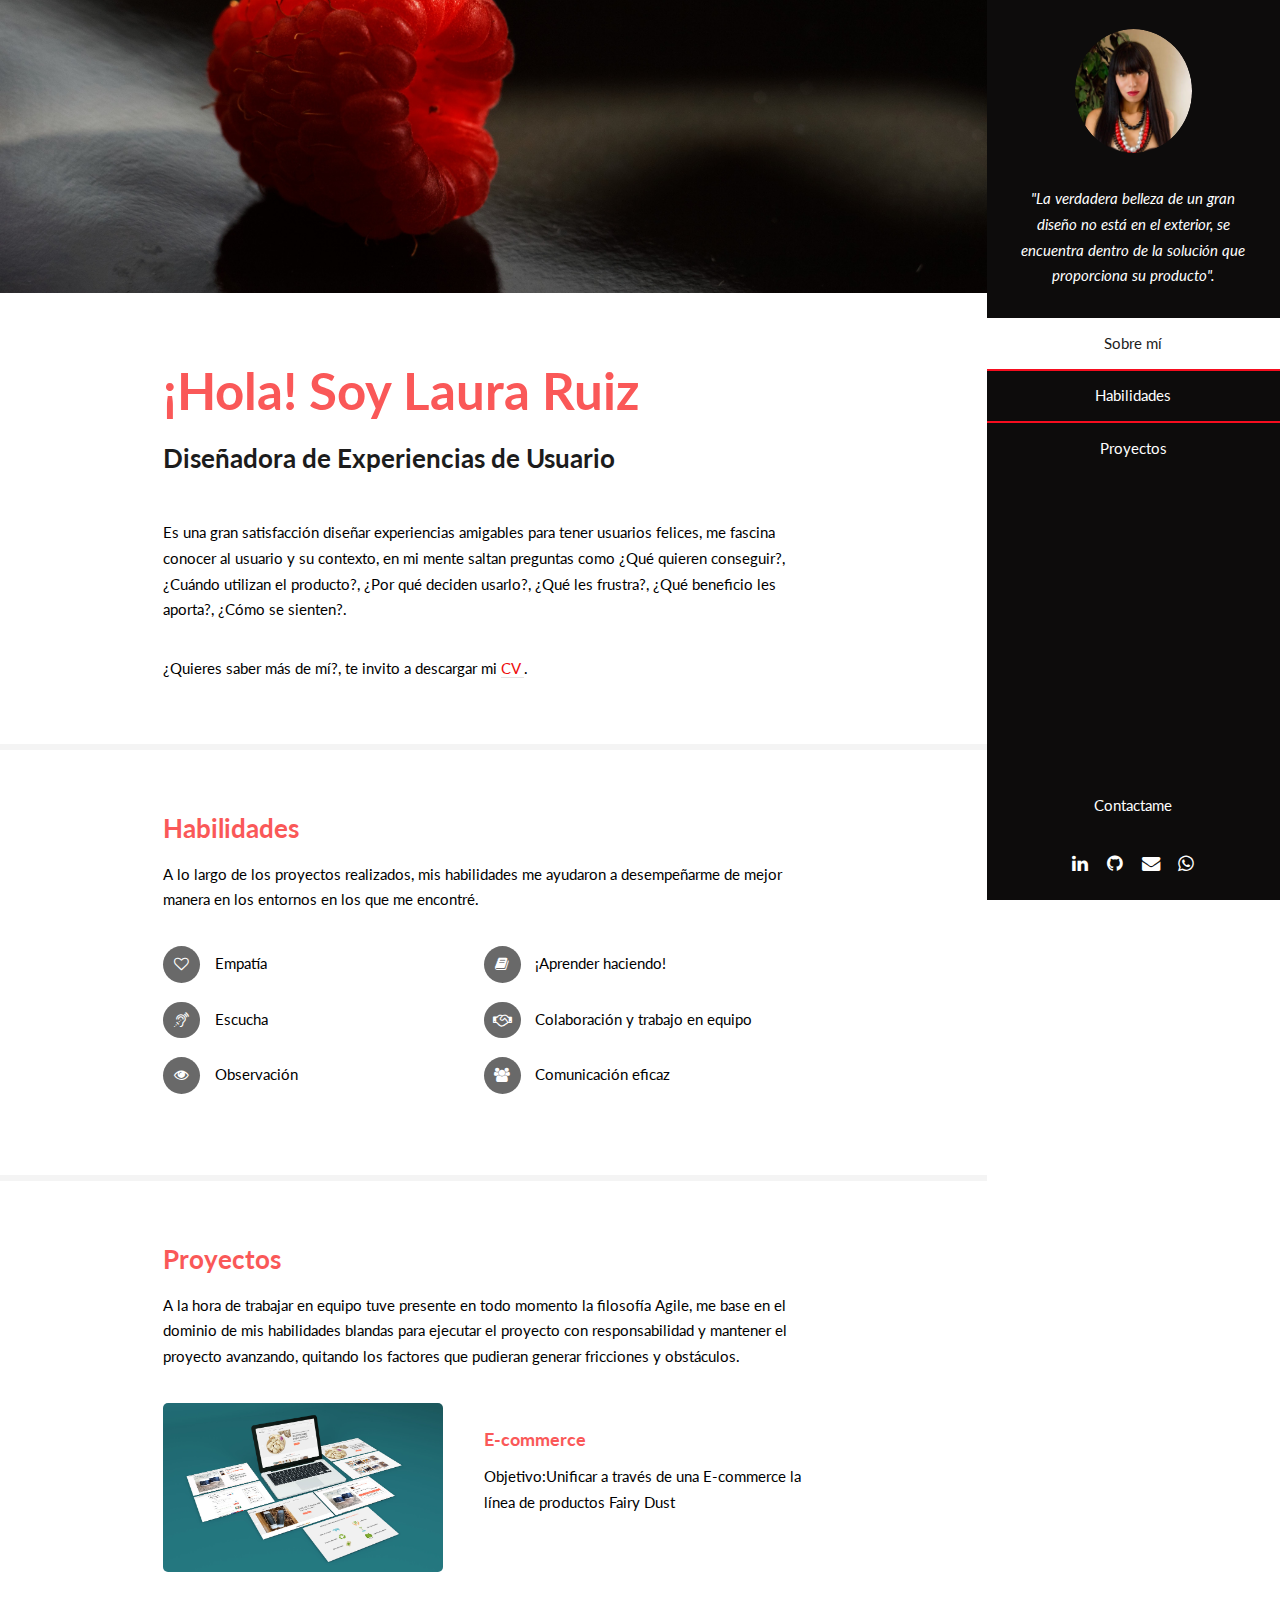
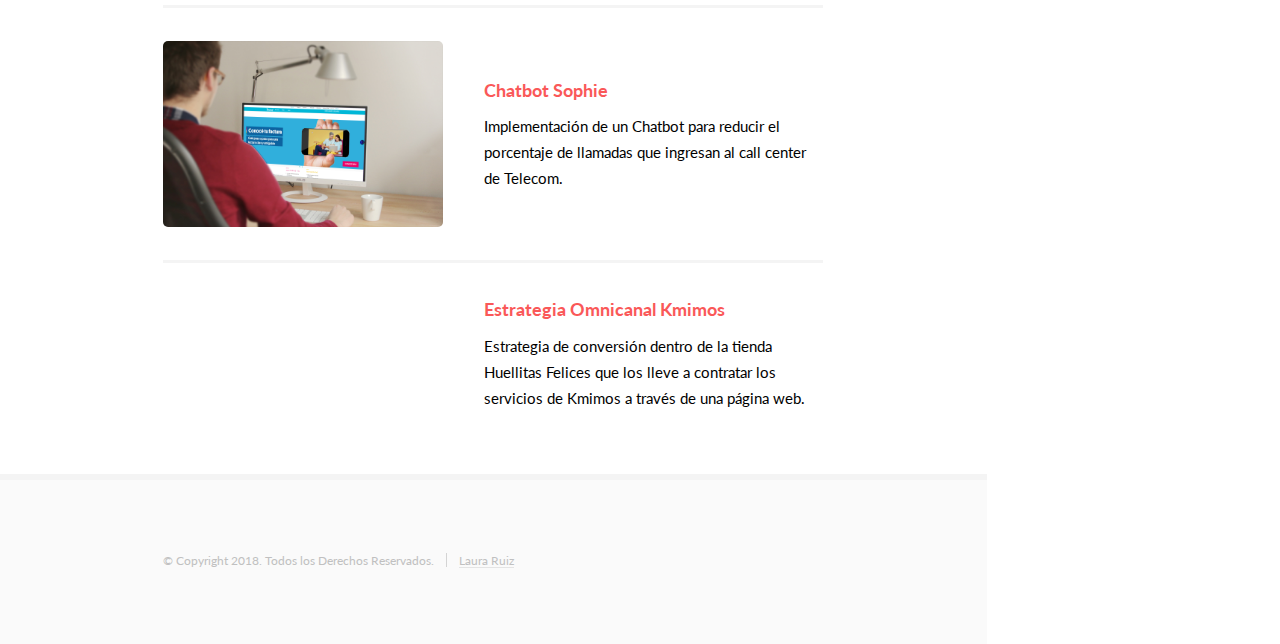
==== commit 64988db0: "subiendo mockups, cv" ====
--- a/Portafolio/index.html
+++ b/Portafolio/index.html
@@ -53,7 +53,7 @@
 
 									</header>
 									<p> Es una gran satisfacción  diseñar experiencias amigables  para tener usuarios felices, me fascina conocer al usuario y su contexto, en mi mente saltan preguntas como ¿Qué quieren conseguir?, ¿Cuándo utilizan el producto?, ¿Por qué deciden usarlo?, ¿Qué les frustra?, ¿Qué beneficio les aporta?, ¿Cómo se sienten?.</p>
-									<p> ¿Quieres saber más de mí?, te invito a descargar mi <a href="https://medium.com/@laura.unam.ents"> CV </a>.</p>
+									<p> ¿Quieres saber más de mí?, te invito a descargar mi <a href="file:///C:/Users/reika/Downloads/CV%20Laura%20Ruiz%20UX%20Designer.pdf"> CV </a>.</p>
 								</div>
 							</section>
 
@@ -61,7 +61,7 @@
 							<section id="two">
 								<div class="container">
 									<h3>Habilidades</h3>
-									<p>A lo largo de los proyectos realizados, mis habilidades me ayudaron a desempeñarme de mejor manera en los entornos en los que me encontre. </p>
+									<p>A lo largo de los proyectos realizados, mis habilidades me ayudaron a desempeñarme de mejor manera en los entornos en los que me encontré. </p>
 									<ul class="feature-icons">
 										<li class="fa-heart-o">Empatía</li>
 										<li class="fa-book">¡Aprender haciendo!</li>
@@ -80,25 +80,25 @@
 									<p> A la hora de trabajar en equipo tuve presente en todo momento la filosofía  Agile, me base en el dominio de mis habilidades blandas para ejecutar el  proyecto con responsabilidad y mantener el proyecto avanzando, quitando los factores que pudieran generar fricciones y obstáculos. </p>
 									<div class="features">
 										<article>
-											<a href="#" class="image"><img src="images/terminal.jpg" alt="" /></a>
+											<a href="https://github.com/ReikaMoss/Ecommerce" class="image"><img src="images/ecommerce1.jpg" alt="" /></a>
 											<div class="inner">
-												<h4>Registro de Visitantes</h4>
-												<p>Tiempo de Desarrollo: 1 Semana</p>
-												<p>Equipo UX Design Laura Ruiz, Front End: Fernanda Benítez, Gloria Rivera</p
+												<h4>E-commerce</h4>
+												<p>Objetivo:Unificar a través de una E-commerce la línea de productos Fairy Dust</p>
+												<p></p
 											</div>
 										</article>
 										<article>
-											<a href="#" class="image"><img src="images/pic02.jpg" alt="" /></a>
+											<a href="https://sites.google.com/view/kawaii4/p%C3%A1gina-principal/chatbot?authuser=1" class="image"><img src="images/chatbot.jpg" alt="" /></a>
 											<div class="inner">
-												<h4>E-commerce</h4>
-												<p>Integer eu ante ornare amet commetus vestibulum blandit integer in curae ac faucibus integer adipiscing ornare amet.</p>
+												<h4>Chatbot Sophie</h4>
+												<p>Implementación de un Chatbot para reducir el porcentaje de llamadas que ingresan al call center de Telecom.</p>
 											</div>
 										</article>
 										<article>
-											<a href="#" class="image"><img src="images/pic03.jpg" alt="" /></a>
+											<a href="https://sites.google.com/view/proyectokmimos/p%C3%A1gina-principal?authuser=1" class="image"><img src="images/kmimos.jpg" alt="" /></a>
 											<div class="inner">
 												<h4>Estrategia Omnicanal Kmimos</h4>
-												<p>Integer eu ante ornare amet commetus vestibulum blandit integer in curae ac faucibus integer adipiscing ornare amet.</p>
+												<p>Estrategia de conversión dentro de la tienda Huellitas Felices que los lleve a contratar los servicios de Kmimos a través de una página web.</p>
 											</div>
 										</article>
 									</div>
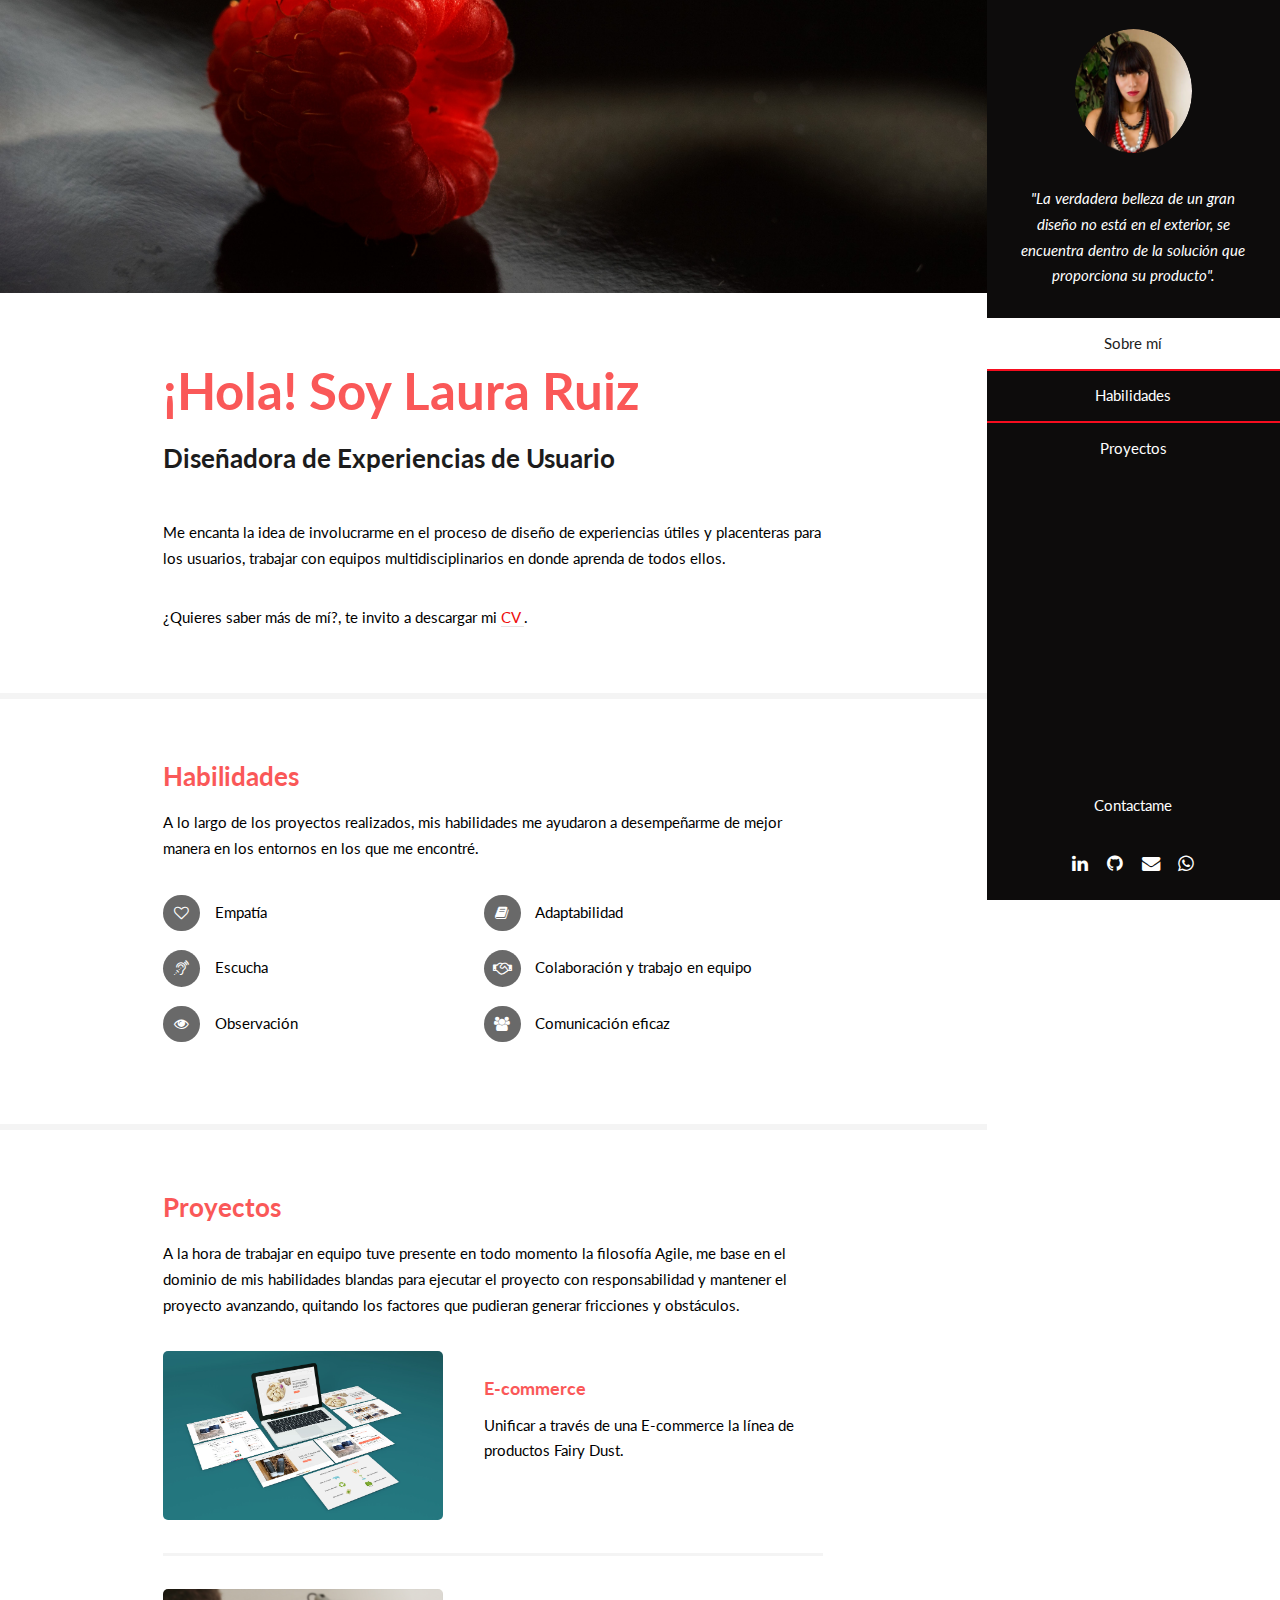
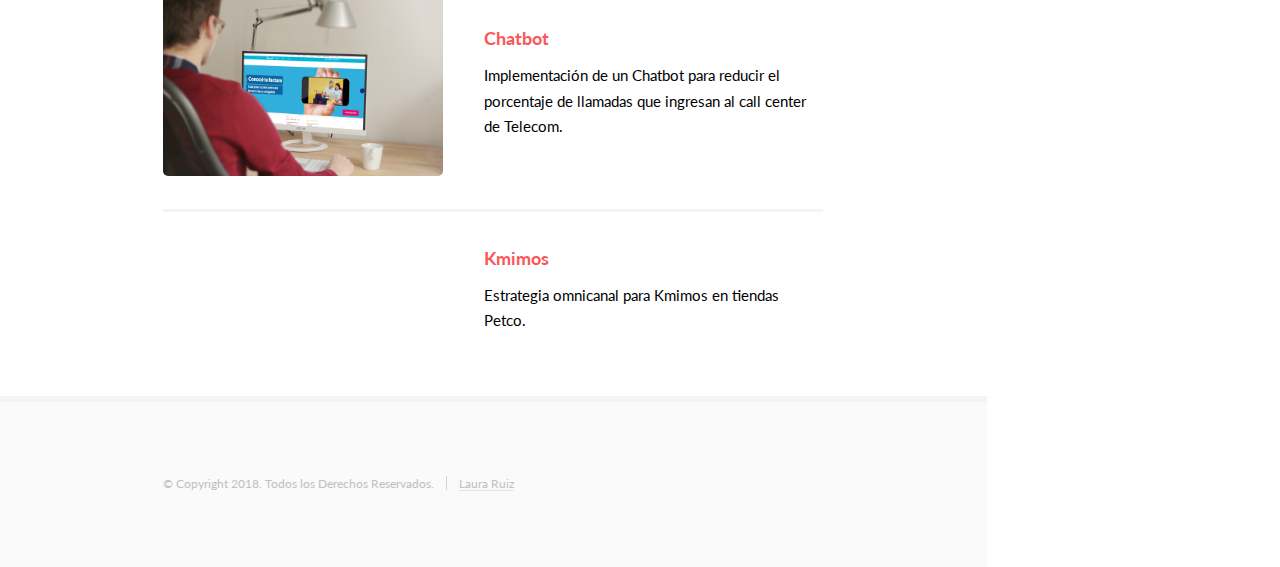
==== commit 74385ae0: "cambios redacción" ====
--- a/Portafolio/index.html
+++ b/Portafolio/index.html
@@ -49,11 +49,11 @@
 								<div class="container">
 									<header class="major">
 										<h2>¡Hola! Soy Laura Ruiz</h2>
-										<p>Diseñadora de Experiencias de Usuario<br />
+									  <p> Diseñadora de Experiencias de Usuario<br/>
 
 									</header>
-									<p> Es una gran satisfacción  diseñar experiencias amigables  para tener usuarios felices, me fascina conocer al usuario y su contexto, en mi mente saltan preguntas como ¿Qué quieren conseguir?, ¿Cuándo utilizan el producto?, ¿Por qué deciden usarlo?, ¿Qué les frustra?, ¿Qué beneficio les aporta?, ¿Cómo se sienten?.</p>
-									<p> ¿Quieres saber más de mí?, te invito a descargar mi <a href="file:///C:/Users/reika/Downloads/CV%20Laura%20Ruiz%20UX%20Designer.pdf"> CV </a>.</p>
+									<p> Me encanta la idea de involucrarme en el proceso de diseño de experiencias útiles y placenteras para los usuarios, trabajar con equipos multidisciplinarios en donde aprenda de todos ellos.</p>
+									<p> ¿Quieres saber más de mí?, te invito a descargar mi <a href=""> CV </a>.</p>
 								</div>
 							</section>
 
@@ -64,7 +64,7 @@
 									<p>A lo largo de los proyectos realizados, mis habilidades me ayudaron a desempeñarme de mejor manera en los entornos en los que me encontré. </p>
 									<ul class="feature-icons">
 										<li class="fa-heart-o">Empatía</li>
-										<li class="fa-book">¡Aprender haciendo!</li>
+										<li class="fa-book"> Adaptabilidad</li>
 										<li class="fa-assistive-listening-systems">Escucha</li>
 										<li class="fa-handshake-o">Colaboración y trabajo en equipo</li>
 										<li class="fa-eye">Observación</li>
@@ -83,22 +83,22 @@
 											<a href="https://github.com/ReikaMoss/Ecommerce" class="image"><img src="images/ecommerce1.jpg" alt="" /></a>
 											<div class="inner">
 												<h4>E-commerce</h4>
-												<p>Objetivo:Unificar a través de una E-commerce la línea de productos Fairy Dust</p>
+												<p>Unificar a través de una E-commerce la línea de productos Fairy Dust.</p>
 												<p></p
 											</div>
 										</article>
 										<article>
 											<a href="https://sites.google.com/view/kawaii4/p%C3%A1gina-principal/chatbot?authuser=1" class="image"><img src="images/chatbot.jpg" alt="" /></a>
 											<div class="inner">
-												<h4>Chatbot Sophie</h4>
+												<h4>Chatbot</h4>
 												<p>Implementación de un Chatbot para reducir el porcentaje de llamadas que ingresan al call center de Telecom.</p>
 											</div>
 										</article>
 										<article>
 											<a href="https://sites.google.com/view/proyectokmimos/p%C3%A1gina-principal?authuser=1" class="image"><img src="images/kmimos.jpg" alt="" /></a>
 											<div class="inner">
-												<h4>Estrategia Omnicanal Kmimos</h4>
-												<p>Estrategia de conversión dentro de la tienda Huellitas Felices que los lleve a contratar los servicios de Kmimos a través de una página web.</p>
+												<h4>Kmimos</h4>
+												<p>Estrategia omnicanal para Kmimos en tiendas Petco.</p>
 											</div>
 										</article>
 									</div>
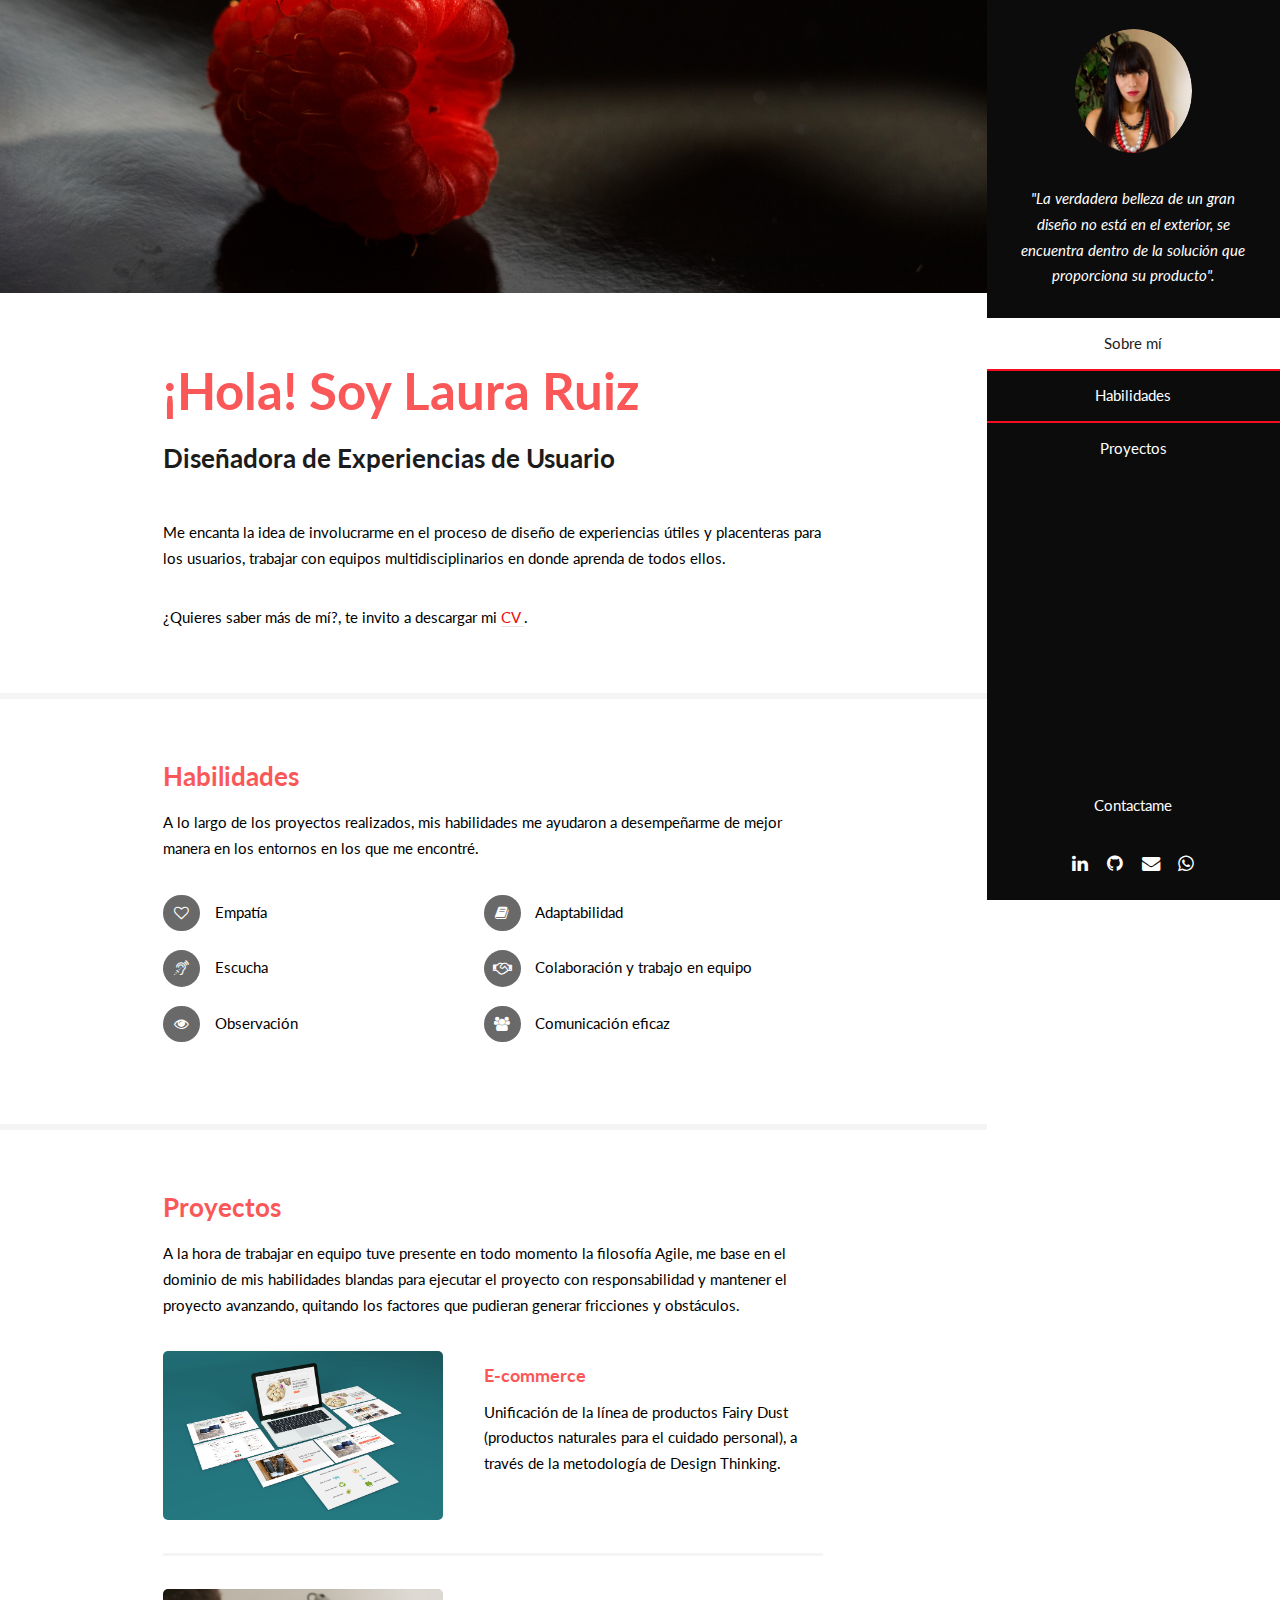
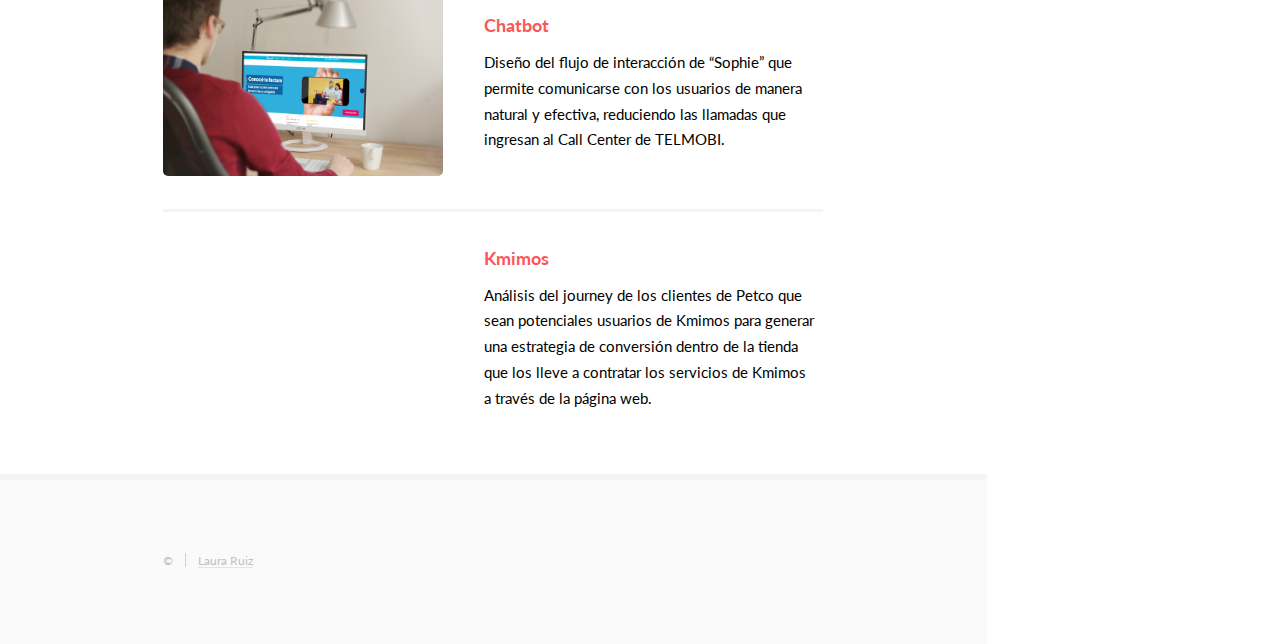
==== commit b1fe3c5f: "Cambios CV" ====
--- a/Portafolio/index.html
+++ b/Portafolio/index.html
@@ -53,7 +53,7 @@
 
 									</header>
 									<p> Me encanta la idea de involucrarme en el proceso de diseño de experiencias útiles y placenteras para los usuarios, trabajar con equipos multidisciplinarios en donde aprenda de todos ellos.</p>
-									<p> ¿Quieres saber más de mí?, te invito a descargar mi <a href=""> CV </a>.</p>
+									<p> ¿Quieres saber más de mí?, te invito a descargar mi <a href="https://drive.google.com/file/d/1DrSgHpls3qT-uJnLbV7b6dtjdKpLnD13/view?usp=sharing"> CV </a>.</p>
 								</div>
 							</section>
 
@@ -83,7 +83,7 @@
 											<a href="https://github.com/ReikaMoss/Ecommerce" class="image"><img src="images/ecommerce1.jpg" alt="" /></a>
 											<div class="inner">
 												<h4>E-commerce</h4>
-												<p>Unificar a través de una E-commerce la línea de productos Fairy Dust.</p>
+												<p>Unificación de la línea de productos Fairy Dust (productos naturales para el cuidado personal), a través de la metodología de Design Thinking.</p>
 												<p></p
 											</div>
 										</article>
@@ -91,14 +91,14 @@
 											<a href="https://sites.google.com/view/kawaii4/p%C3%A1gina-principal/chatbot?authuser=1" class="image"><img src="images/chatbot.jpg" alt="" /></a>
 											<div class="inner">
 												<h4>Chatbot</h4>
-												<p>Implementación de un Chatbot para reducir el porcentaje de llamadas que ingresan al call center de Telecom.</p>
+												<p>Diseño del flujo de interacción de “Sophie” que permite comunicarse con los usuarios de manera natural y efectiva, reduciendo las llamadas que ingresan al Call Center de TELMOBI.</p>
 											</div>
 										</article>
 										<article>
 											<a href="https://sites.google.com/view/proyectokmimos/p%C3%A1gina-principal?authuser=1" class="image"><img src="images/kmimos.jpg" alt="" /></a>
 											<div class="inner">
 												<h4>Kmimos</h4>
-												<p>Estrategia omnicanal para Kmimos en tiendas Petco.</p>
+												<p>Análisis del journey de los clientes de Petco que sean potenciales usuarios de Kmimos para generar una estrategia de conversión dentro de la tienda que los lleve a contratar los servicios de Kmimos a través de la página web.</p>
 											</div>
 										</article>
 									</div>
@@ -132,7 +132,7 @@
 					<section id="footer">
 						<div class="container">
 							<ul class="copyright">
-								<li>&copy; Copyright 2018. Todos los Derechos Reservados.</li><li> <a href="https://github.com/ReikaMoss">Laura Ruiz</a></li>
+								<li>&copy;</li><li> <a href="https://github.com/ReikaMoss">Laura Ruiz</a></li>
 							</ul>
 						</div>
 					</section>
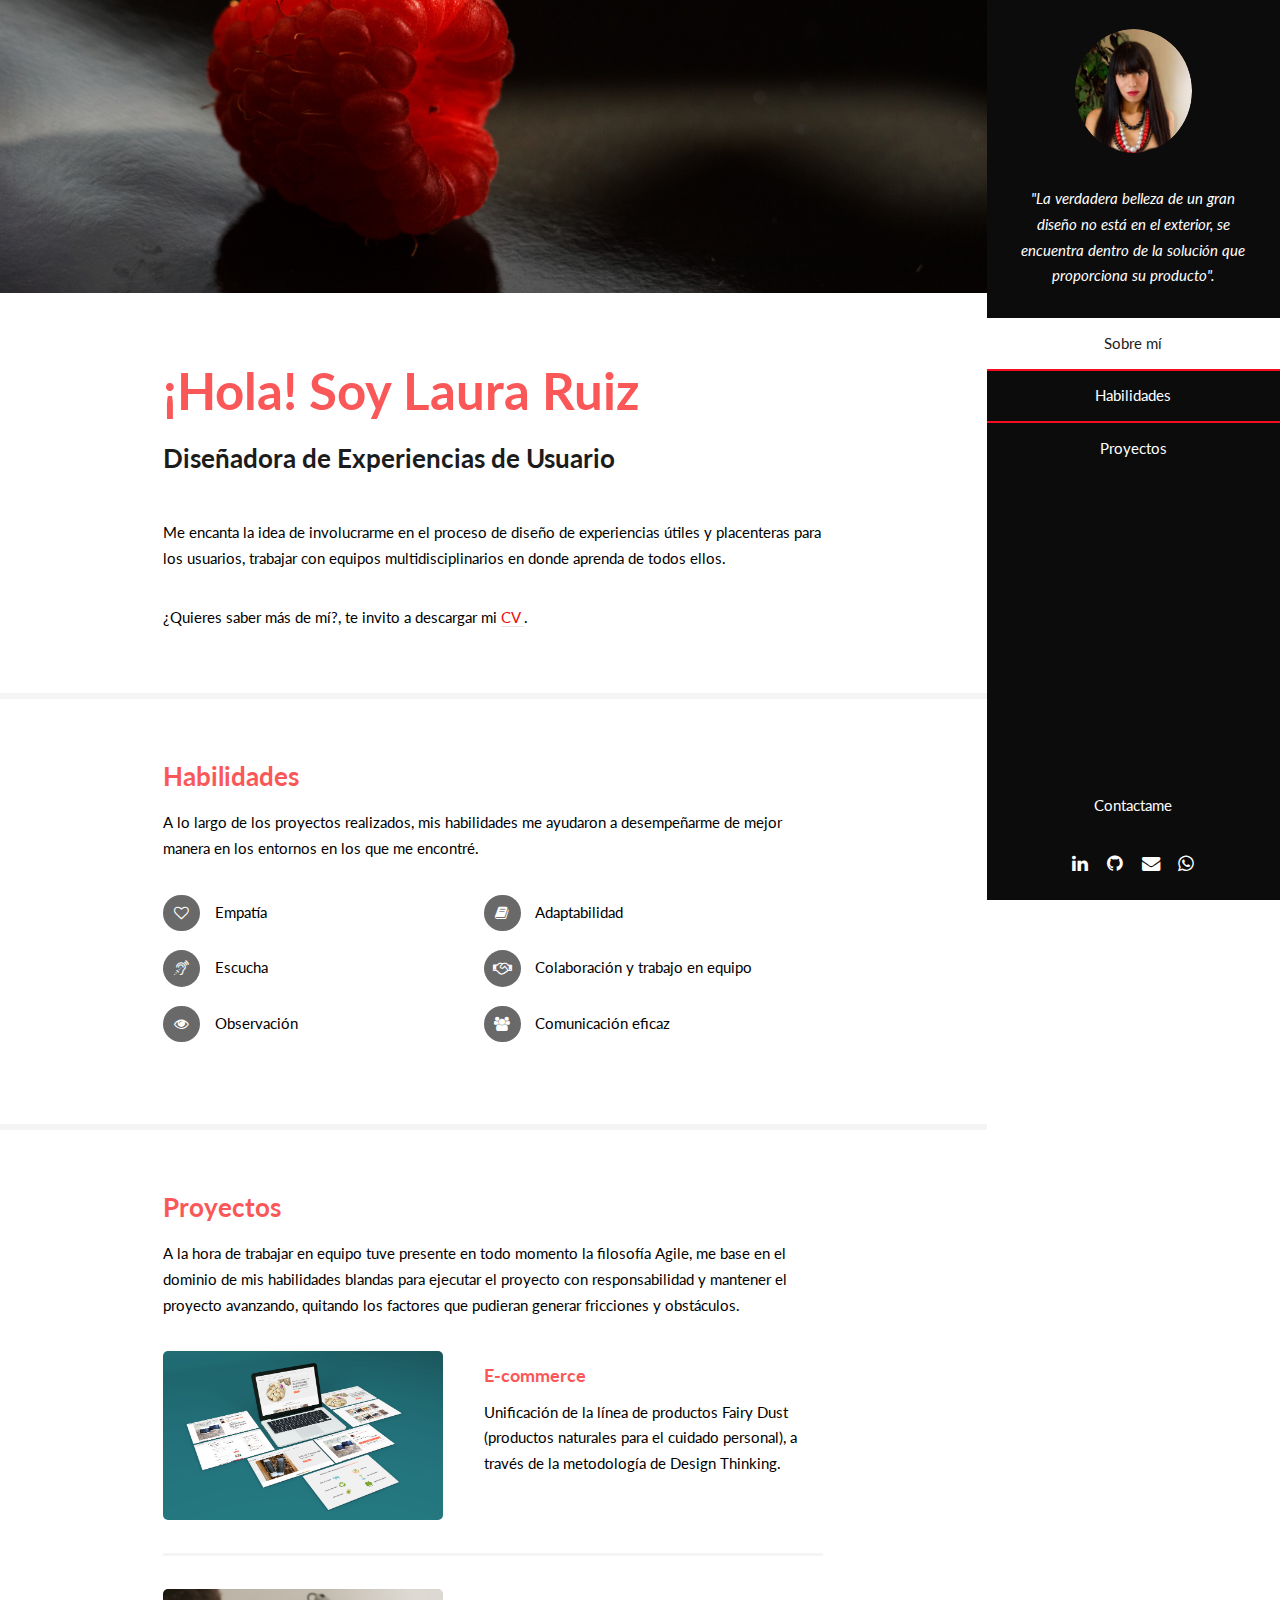
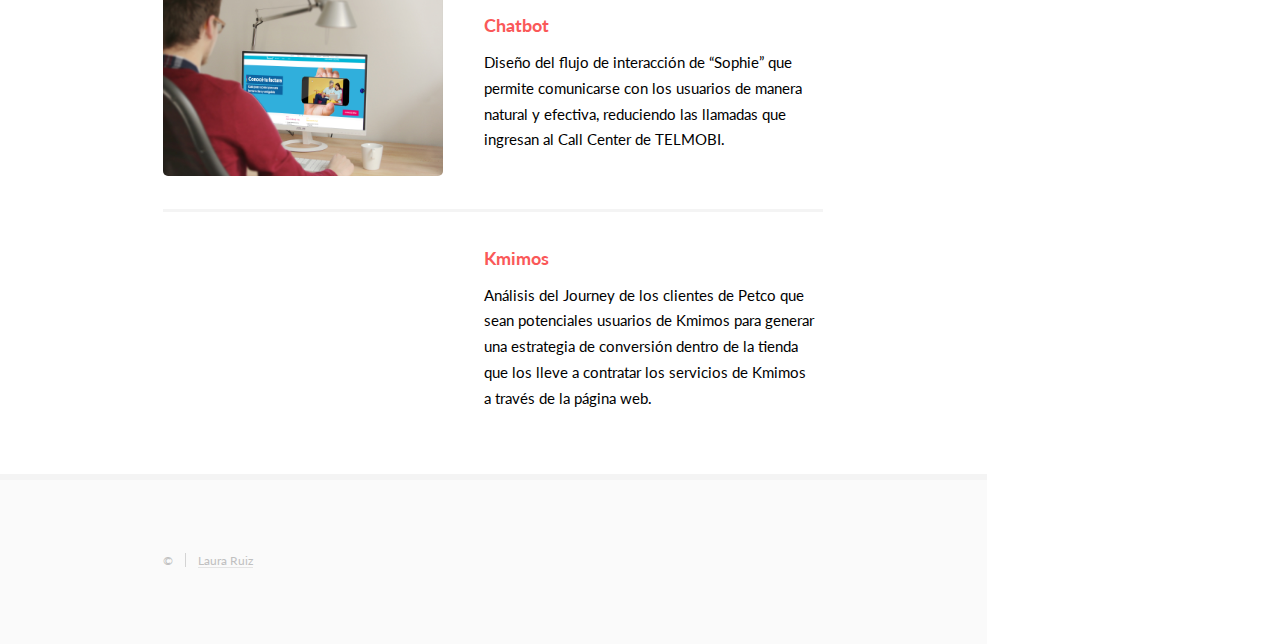
==== commit 2b887bcf: "Corrigiendo ortografia" ====
--- a/Portafolio/index.html
+++ b/Portafolio/index.html
@@ -98,7 +98,7 @@
 											<a href="https://sites.google.com/view/proyectokmimos/p%C3%A1gina-principal?authuser=1" class="image"><img src="images/kmimos.jpg" alt="" /></a>
 											<div class="inner">
 												<h4>Kmimos</h4>
-												<p>Análisis del journey de los clientes de Petco que sean potenciales usuarios de Kmimos para generar una estrategia de conversión dentro de la tienda que los lleve a contratar los servicios de Kmimos a través de la página web.</p>
+												<p>Análisis del Journey de los clientes de Petco que sean potenciales usuarios de Kmimos para generar una estrategia de conversión dentro de la tienda que los lleve a contratar los servicios de Kmimos a través de la página web.</p>
 											</div>
 										</article>
 									</div>
